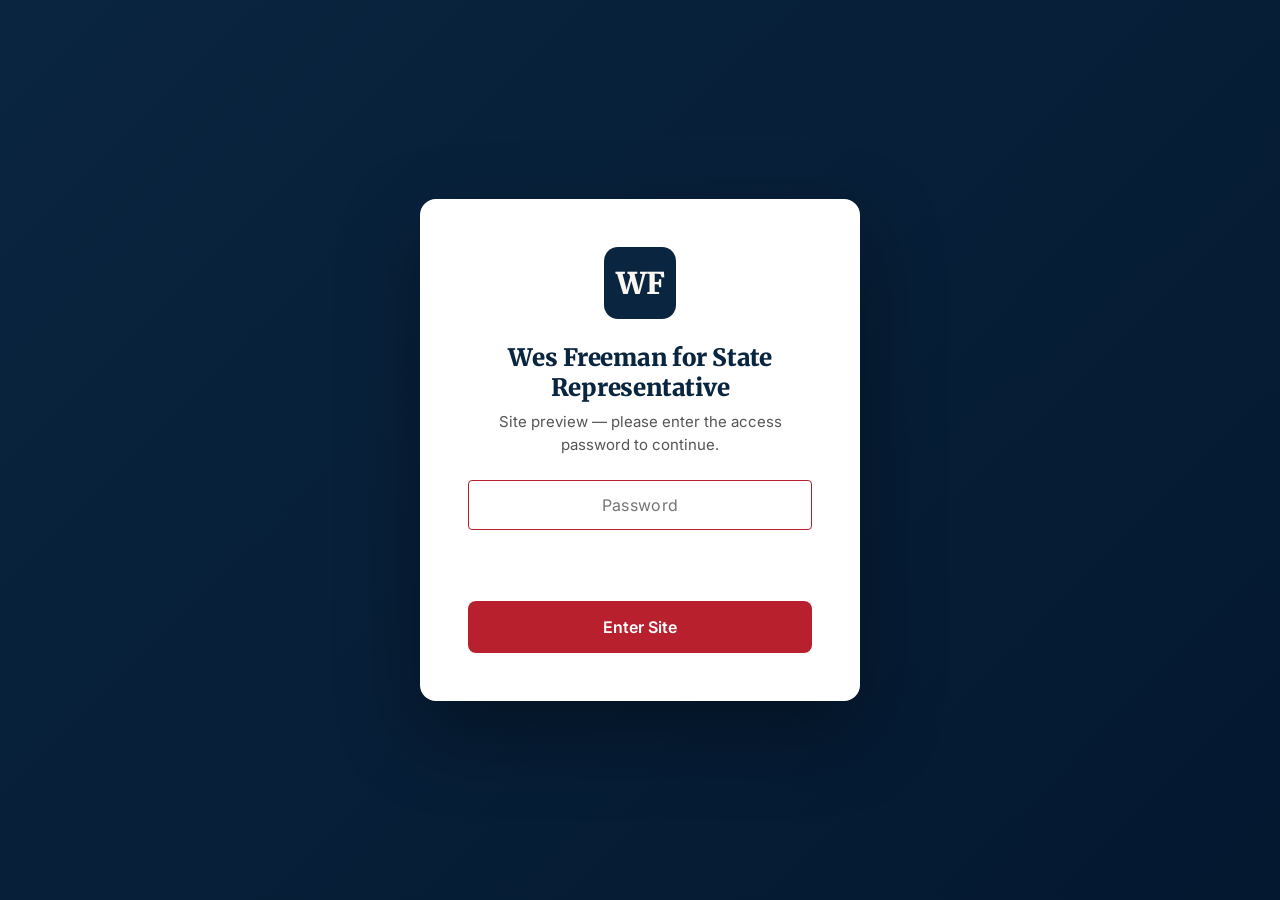
==== about.html @ 0e5ce92f "Add Donate flow to site (RaiseTheMoney integration) - Donate button in nav (all 4 pages) styled as r" ====
<!DOCTYPE html>
<html lang="en">
<head>
  <meta charset="UTF-8">
  <meta name="viewport" content="width=device-width, initial-scale=1">
  <title>About Wes Freeman — Arkansas State House, District 44</title>
  <meta name="description" content="Learn about Wes Freeman — River Valley small business owner, past president of the Arkansas REALTORS Association, and Republican candidate for Arkansas State House District 44.">
  <meta name="theme-color" content="#B8202E">

  <meta property="og:type" content="website">
  <meta property="og:title" content="About Wes Freeman — Arkansas State House, District 44">
  <meta property="og:description" content="Twenty years fighting for Arkansas values. Meet the Republican candidate for District 44.">
  <meta property="og:locale" content="en_US">
  <meta name="twitter:card" content="summary_large_image">

  <!-- Canonical / robots -->
  <link rel="canonical" href="https://wesfreemanforstaterep.com/about.html">
  <meta name="robots" content="noindex, nofollow"><!-- LOCK: remove this line to allow indexing on launch -->

  <!-- Open Graph (additional) -->
  <meta property="og:site_name" content="Wes Freeman for State Representative">
  <meta property="og:url" content="https://wesfreemanforstaterep.com/about.html">
  <meta property="og:image" content="https://wesfreemanforstaterep.com/og-image.png">
  <meta property="og:image:width" content="1200">
  <meta property="og:image:height" content="630">
  <meta property="og:image:alt" content="Wes Freeman for Arkansas State Representative, District 44">
  <meta name="twitter:image" content="https://wesfreemanforstaterep.com/og-image.png">

  <!-- Favicons / manifest -->
  <link rel="icon" type="image/svg+xml" href="data:image/svg+xml,%3Csvg xmlns='http://www.w3.org/2000/svg' viewBox='0 0 32 32'%3E%3Crect width='32' height='32' rx='6' fill='%230A2540'/%3E%3Ctext x='16' y='22' font-family='Georgia,serif' font-weight='900' font-size='17' fill='%23FAF7F2' text-anchor='middle'%3EWF%3C/text%3E%3C/svg%3E">
  <link rel="apple-touch-icon" sizes="180x180" href="/apple-touch-icon.png">
  <link rel="manifest" href="/site.webmanifest">

  <!-- Structured data: Person (about page is a profile of Wes) -->
  <script type="application/ld+json">
  {
    "@context": "https://schema.org",
    "@type": "Person",
    "name": "Wes Freeman",
    "url": "https://wesfreemanforstaterep.com/",
    "image": "https://wesfreemanforstaterep.com/headshot/portrait.png",
    "jobTitle": "Candidate, Arkansas State House District 44",
    "description": "Republican candidate for Arkansas State Representative, District 44. Past President of the Arkansas REALTORS Association (2025) and lifelong Arkansan committed to defending property rights, conservative values, and the people of the River Valley.",
    "address": {
      "@type": "PostalAddress",
      "addressRegion": "AR",
      "addressCountry": "US"
    },
    "affiliation": {
      "@type": "Organization",
      "name": "Republican Party of Arkansas"
    },
    "worksFor": {
      "@type": "Organization",
      "name": "Wes Freeman for State Representative"
    }
  }
  </script>

  <link rel="preconnect" href="https://fonts.googleapis.com">
  <link rel="preconnect" href="https://fonts.gstatic.com" crossorigin>
  <link rel="stylesheet" href="https://fonts.googleapis.com/css2?family=Merriweather:wght@700;900&family=Inter:wght@400;500;600;700&display=swap">
  <link rel="stylesheet" href="css/styles.css">
</head>
<body class="locked"><!-- LOCK: remove class="locked" to publish -->
  <a href="#main" class="skip-link">Skip to content</a>

  <header class="site-header">
    <nav aria-label="Primary">
      <a href="index.html" class="brand" aria-label="Wes Freeman for State Representative — Home">
        <img src="logos/WF%20Logo%20Cream.png" alt="Wes Freeman for State Representative">
      </a>
      <button class="nav-toggle" aria-label="Menu" aria-expanded="false" aria-controls="primary-nav">
        <span></span><span></span><span></span>
      </button>
      <ul class="nav-links" id="primary-nav">
        <li><a href="index.html">Home</a></li>
        <li><a href="about.html">About</a></li>
        <li><a href="issues.html">Issues</a></li>
        <li><a href="news.html">News</a></li>
        <li><a href="index.html#get-involved">Get Involved</a></li>
        <li><a href="index.html#contact">Contact</a></li>
        <li><a class="btn-donate-nav" href="https://politics.raisethemoney.com/en/wfreeman" target="_blank" rel="noopener">Donate</a></li>
      </ul>
    </nav>
  </header>

  <main id="main">

    <section class="page-hero">
      <div class="container">
        <p class="eyebrow">About</p>
        <h1>Meet Wes Freeman</h1>
        <p class="lede">Lifelong Arkansan. Small business owner. Proven conservative leader.</p>
      </div>
    </section>

    <section class="section section-alt">
      <div class="container">

        <!-- PLACEHOLDER: Replace the bio prose below with Wes's approved long-form bio.
             Suggested structure below uses verified public info — confirm each claim with Wes before publishing. -->

        <div class="bio-intro">
          <figure class="intro-photo">
            <img src="headshot/Secondary.JPG" alt="Wes Freeman with Joseph K. Wood, Chairman of the Republican Party of Arkansas" loading="lazy">
            <figcaption>
              <strong>Wes Freeman with Joseph K. Wood,</strong> Chairman of the Republican Party of Arkansas.
            </figcaption>
          </figure>

          <div class="intro-text">
            <h2>A Life Built in the River Valley</h2>
            <p>
              Wes Freeman has called Arkansas home for his entire life. Rooted in the River Valley, Wes has built his career and family life around the communities that make Pope and Van Buren counties the best place in Arkansas to raise a family, start a business, and grow old.
            </p>
            <p>
              <!-- PLACEHOLDER: add family details — spouse, kids, grandkids, faith community, church -->
              Wes and his family are active members of the River Valley community, with deep roots across Pope and Van Buren counties.
            </p>
          </div>
        </div>

        <div class="prose">
          <h2>A Record of Conservative Leadership</h2>
          <p>
            For nearly two decades, Wes has served on the board of the Arkansas REALTORS&reg; Association &mdash; a 100-year-old statewide organization representing more than 11,000 members. In 2025, he was elected its President.
          </p>
          <p>
            In that role, Wes has worked closely with state and federal legislators in Little Rock and Washington, DC, reviewing proposed legislation and helping determine which bills the Arkansas REALTORS&reg; Association would support or oppose. He has been at the table when the policies that protect the single most important investment most Arkansas families will ever make &mdash; their home &mdash; are decided.
          </p>
          <p>
            <!-- OPTIONAL: mention the 501 LIFE "Men of the Moment 2025" feature if Wes wants it cited -->
            That work has been recognized across the state, including being named one of 501 LIFE Magazine&rsquo;s &ldquo;Men of the Moment&rdquo; for 2025.
          </p>

          <h2>Why Wes Is Running</h2>
          <p>
            <!-- PLACEHOLDER: replace with Wes's own words on why he's running, ideally 2-3 sentences. -->
            Wes is running for Arkansas State House because he believes the people of District 44 deserve a representative with the experience, conviction, and conservative values to get to work from day one. After two decades of fighting for Arkansas families from the outside, he is ready to take that fight inside the State Capitol.
          </p>

          <blockquote class="pullquote">
            &ldquo;My job title is &lsquo;state representative&rsquo; &mdash; which means I represent my district and my state. It&rsquo;s not about what Wes wants; it&rsquo;s about what my constituents want. My vote affects the whole state, not just District 44 &mdash; even if you can&rsquo;t vote for me, my vote will affect you. It&rsquo;s less about Me, and more about We.&rdquo;
            <cite>Wes Freeman</cite>
          </blockquote>

          <h2>What Wes Believes</h2>
          <p>
            Wes is a proud conservative Republican who will fight every day for the values that built Arkansas: limited government, strong families, faith, freedom, and opportunity.
          </p>
          <ul>
            <!-- PLACEHOLDER: confirm top issues and wording with Wes -->
            <li>Protecting private property rights &mdash; the foundation of Arkansas&rsquo;s way of life.</li>
            <li>Responsible, phased tax relief paired with disciplined spending &mdash; protecting the services Arkansas families count on.</li>
            <li>Defending the sanctity of life and the Second Amendment without compromise.</li>
            <li>Strengthening schools through parental choice and local control.</li>
            <li>Standing up for rural Arkansas &mdash; our farmers, our small towns, and our River Valley way of life.</li>
          </ul>
          <p>
            <a href="issues.html" class="btn btn-secondary" style="margin-top: 1rem;">See where Wes stands on the issues</a>
          </p>

          <h2>Join the Team</h2>
          <p>
            Wes is counting on neighbors, friends, and leaders across District 44 to help send him to Little Rock. If you believe in proven conservative leadership, <a href="index.html#get-involved">sign up to help today</a>.
          </p>
        </div>
      </div>
    </section>

  </main>

  <footer class="site-footer" id="contact">
    <div class="container">
      <div>
        <p class="footer-brand">Wes Freeman for State Representative</p>
        <p class="footer-tagline">Republican for Arkansas State House, District 44. Proven leadership. Real experience.</p>
      </div>

      <div>
        <h4>Explore</h4>
        <ul>
          <li><a href="about.html">About Wes</a></li>
          <li><a href="issues.html">Issues</a></li>
          <li><a href="news.html">News &amp; Press</a></li>
          <li><a href="index.html#get-involved">Get Involved</a></li>
          <li><a href="https://politics.raisethemoney.com/en/wfreeman" target="_blank" rel="noopener">Donate</a></li>
        </ul>
      </div>

      <div>
        <h4>Contact</h4>
        <ul>
          <li><a href="mailto:info@wesfreemanforstaterep.com">info@wesfreemanforstaterep.com</a></li>
          <li><span>Arkansas River Valley</span></li>
        </ul>
      </div>
    </div>

    <div class="container footer-bottom">
      <p class="disclaimer">Paid for by Wes Freeman for State Representative.</p>
      <p class="mb-0">&copy; 2026 Wes Freeman for State Representative. All rights reserved.</p>
    </div>
  </footer>

  <script src="js/main.js"></script>
</body>
</html>
---- css/styles.css ----
/* ==========================================================================
   Wes Freeman for Arkansas — styles
   Design: navy/red/cream GOP palette, Merriweather + Inter type pair
   ========================================================================== */

/* Tokens --------------------------------------------------------------- */
:root {
  --color-red: #B8202E;
  --color-red-dark: #8B1821;
  --color-red-soft: #E85567;
  --color-navy: #0A2540;
  --color-navy-dark: #041830;
  --color-navy-soft: #1F3A5F;
  --color-cream: #FAF7F2;
  --color-cream-dark: #F0EBE0;
  --color-paper: #FFFFFF;
  --color-ink: #1A1A1A;
  --color-ink-soft: #555;
  --color-rule: #E5E1D8;
  --color-focus: #3B82F6;

  --font-serif: 'Merriweather', Georgia, 'Times New Roman', serif;
  --font-sans: 'Inter', -apple-system, BlinkMacSystemFont, 'Segoe UI', Helvetica, Arial, sans-serif;

  --radius-sm: 4px;
  --radius-md: 8px;
  --radius-lg: 16px;

  --shadow-sm: 0 1px 3px rgba(10, 37, 64, 0.08);
  --shadow-md: 0 4px 12px rgba(10, 37, 64, 0.12);
  --shadow-lg: 0 12px 32px rgba(10, 37, 64, 0.15);

  --container-max: 1200px;
  --content-max: 65ch;

  --nav-height: 108px;
}

/* Reset & base --------------------------------------------------------- */
*, *::before, *::after { box-sizing: border-box; }

html {
  scroll-behavior: smooth;
  scroll-padding-top: var(--nav-height);
  -webkit-text-size-adjust: 100%;
}

body {
  margin: 0;
  font-family: var(--font-sans);
  font-size: 1rem;
  line-height: 1.6;
  color: var(--color-ink);
  background: var(--color-cream);
  -webkit-font-smoothing: antialiased;
  -moz-osx-font-smoothing: grayscale;
}

img, picture, svg { max-width: 100%; display: block; }

h1, h2, h3, h4 {
  font-family: var(--font-serif);
  font-weight: 900;
  line-height: 1.15;
  color: var(--color-navy);
  margin: 0 0 0.5em;
  letter-spacing: -0.01em;
}

h1 { font-size: clamp(2.25rem, 5.5vw, 3.75rem); }
h2 { font-size: clamp(1.75rem, 4vw, 2.75rem); }
h3 { font-size: clamp(1.25rem, 2.5vw, 1.5rem); }

p { margin: 0 0 1em; }
p:last-child { margin-bottom: 0; }

a {
  color: var(--color-red);
  text-decoration: underline;
  text-underline-offset: 3px;
  text-decoration-thickness: 1px;
  transition: color 120ms ease;
}
a:hover { color: var(--color-red-dark); }
a:focus-visible {
  outline: 2px solid var(--color-focus);
  outline-offset: 3px;
  border-radius: 2px;
}

:focus-visible { outline: 2px solid var(--color-focus); outline-offset: 3px; }

/* Skip link (a11y) ---------------------------------------------------- */
.skip-link {
  position: absolute;
  left: -9999px;
  top: 0;
  background: var(--color-navy);
  color: var(--color-paper);
  padding: 0.75rem 1rem;
  z-index: 100;
}
.skip-link:focus {
  left: 1rem;
  top: 1rem;
}

/* Layout helpers ------------------------------------------------------ */
.container {
  max-width: var(--container-max);
  margin: 0 auto;
  padding: 0 clamp(1rem, 4vw, 2rem);
}

.section {
  padding: clamp(3rem, 8vw, 6rem) 0;
}

.section-alt { background: var(--color-paper); }
.section-navy { background: var(--color-navy); color: var(--color-cream); }
.section-navy h1, .section-navy h2, .section-navy h3 { color: var(--color-paper); }

.eyebrow {
  display: inline-block;
  font-family: var(--font-sans);
  font-size: 0.8125rem;
  font-weight: 700;
  text-transform: uppercase;
  letter-spacing: 0.12em;
  color: var(--color-red);
  margin: 0 0 1rem;
}

.lede {
  font-size: clamp(1.0625rem, 1.75vw, 1.25rem);
  color: var(--color-ink-soft);
  max-width: var(--content-max);
}

/* Buttons ------------------------------------------------------------- */
.btn {
  display: inline-flex;
  align-items: center;
  justify-content: center;
  gap: 0.5em;
  padding: 0.875rem 1.75rem;
  font-family: var(--font-sans);
  font-weight: 600;
  font-size: 1rem;
  text-decoration: none;
  border: 2px solid transparent;
  border-radius: var(--radius-md);
  cursor: pointer;
  transition: transform 120ms ease, box-shadow 120ms ease, background 120ms ease;
  white-space: nowrap;
}

.btn:hover { transform: translateY(-1px); }
.btn:active { transform: translateY(0); }

.btn-primary {
  background: var(--color-red);
  color: var(--color-paper);
}
.btn-primary:hover {
  background: var(--color-red-dark);
  color: var(--color-paper);
  box-shadow: var(--shadow-md);
}

.btn-secondary {
  background: transparent;
  color: var(--color-navy);
  border-color: var(--color-navy);
}
.btn-secondary:hover {
  background: var(--color-navy);
  color: var(--color-paper);
}

.section-navy .btn-secondary {
  color: var(--color-paper);
  border-color: var(--color-paper);
}
.section-navy .btn-secondary:hover {
  background: var(--color-paper);
  color: var(--color-navy);
}

/* Header / nav -------------------------------------------------------- */
.site-header {
  position: sticky;
  top: 0;
  z-index: 50;
  background: rgba(250, 247, 242, 0.95);
  backdrop-filter: saturate(180%) blur(8px);
  -webkit-backdrop-filter: saturate(180%) blur(8px);
  border-bottom: 1px solid var(--color-rule);
}

.site-header nav {
  max-width: var(--container-max);
  margin: 0 auto;
  padding: 0 clamp(1rem, 4vw, 2rem);
  display: flex;
  align-items: center;
  justify-content: space-between;
  height: var(--nav-height);
}

.brand {
  display: flex;
  align-items: center;
  text-decoration: none;
  line-height: 1;
  flex-shrink: 1;
  min-width: 0;
  transition: opacity 120ms ease;
  padding: 6px 0;
}
.brand img {
  display: block;
  height: auto;
  width: auto;
  max-height: 88px;
  max-width: 420px;
  object-fit: contain;
  image-rendering: auto;
}
.brand:hover { opacity: 0.82; }
@media (max-width: 600px) {
  .brand img { max-height: 64px; max-width: 290px; }
}
@media (max-width: 400px) {
  .brand img { max-height: 50px; max-width: 210px; }
}

.nav-links {
  display: none;
  list-style: none;
  gap: 2rem;
  margin: 0;
  padding: 0;
}

.nav-links a {
  color: var(--color-navy);
  font-weight: 500;
  text-decoration: none;
  padding: 0.5rem 0;
  position: relative;
}
.nav-links a:hover { color: var(--color-red); }
.nav-links a.active::after {
  content: "";
  position: absolute;
  left: 0;
  right: 0;
  bottom: -2px;
  height: 2px;
  background: var(--color-red);
}

/* Donate button in nav (desktop) */
@media (min-width: 768px) {
  .nav-links a.btn-donate-nav {
    background: var(--color-red);
    color: var(--color-paper);
    padding: 0.55rem 1.1rem;
    border-radius: var(--radius-sm);
    font-weight: 700;
    transition: background 120ms ease, transform 120ms ease, box-shadow 120ms ease;
  }
  .nav-links a.btn-donate-nav:hover {
    background: var(--color-red-dark);
    color: var(--color-paper);
    transform: translateY(-1px);
    box-shadow: var(--shadow-sm);
  }
  .nav-links a.btn-donate-nav.active::after { display: none; }
}
/* Donate button in nav (mobile drawer) */
@media (max-width: 767px) {
  .nav-links a.btn-donate-nav {
    background: var(--color-red);
    color: var(--color-paper);
    margin: 0.75rem clamp(1rem, 4vw, 2rem);
    padding: 0.875rem 1rem !important;
    text-align: center;
    border-radius: var(--radius-md);
    font-weight: 700;
  }
  .nav-links a.btn-donate-nav:hover { background: var(--color-red-dark); color: var(--color-paper); }
}

.nav-toggle {
  display: flex;
  flex-direction: column;
  justify-content: space-between;
  width: 28px;
  height: 20px;
  background: none;
  border: none;
  cursor: pointer;
  padding: 0;
}
.nav-toggle span {
  display: block;
  height: 2px;
  background: var(--color-navy);
  transition: transform 200ms ease, opacity 200ms ease;
  transform-origin: center;
}
.nav-toggle[aria-expanded="true"] span:nth-child(1) { transform: translateY(9px) rotate(45deg); }
.nav-toggle[aria-expanded="true"] span:nth-child(2) { opacity: 0; }
.nav-toggle[aria-expanded="true"] span:nth-child(3) { transform: translateY(-9px) rotate(-45deg); }

@media (min-width: 768px) {
  .nav-toggle { display: none; }
  .nav-links { display: flex; }
}

/* Mobile nav drawer --------------------------------------------------- */
@media (max-width: 767px) {
  .nav-links {
    position: absolute;
    top: var(--nav-height);
    left: 0;
    right: 0;
    background: var(--color-cream);
    border-bottom: 1px solid var(--color-rule);
    flex-direction: column;
    padding: 1rem 0;
    gap: 0;
    box-shadow: var(--shadow-md);
  }
  .nav-links li { border-top: 1px solid var(--color-rule); }
  .nav-links li:first-child { border-top: none; }
  .nav-links a {
    display: block;
    padding: 1rem clamp(1rem, 4vw, 2rem);
  }
  .nav-links:not(.open) { display: none; }
  .nav-links.open { display: flex; }
}

/* Hero ---------------------------------------------------------------- */
.hero {
  padding: clamp(2.5rem, 6vw, 4.5rem) 0 clamp(3rem, 7vw, 5rem);
  background:
    linear-gradient(180deg, var(--color-cream) 0%, var(--color-cream-dark) 100%);
  position: relative;
  overflow: hidden;
}

.hero::before {
  content: "";
  position: absolute;
  inset: 0;
  background:
    radial-gradient(circle at 85% 20%, rgba(184, 32, 46, 0.08) 0%, transparent 50%),
    radial-gradient(circle at 10% 80%, rgba(10, 37, 64, 0.06) 0%, transparent 50%);
  pointer-events: none;
}

.hero-grid {
  position: relative;
  display: grid;
  gap: clamp(2rem, 5vw, 4rem);
  grid-template-columns: 1fr;
  align-items: center;
}

@media (min-width: 900px) {
  .hero-grid {
    grid-template-columns: 1.2fr 1fr;
  }
}

.hero-copy h1 {
  margin-top: 0.5rem;
}

.hero-sub {
  font-size: clamp(1.125rem, 2vw, 1.375rem);
  color: var(--color-ink-soft);
  max-width: 32ch;
}

.primary-date {
  display: inline-flex;
  flex-direction: column;
  background: var(--color-paper);
  border-left: 4px solid var(--color-red);
  padding: 1rem 1.25rem;
  margin: 1.75rem 0;
  border-radius: 0 var(--radius-md) var(--radius-md) 0;
  box-shadow: var(--shadow-sm);
}
.primary-date strong {
  font-family: var(--font-serif);
  font-weight: 700;
  font-size: 1.0625rem;
  color: var(--color-navy);
  letter-spacing: -0.005em;
}
.primary-date span {
  color: var(--color-ink-soft);
  font-size: 0.9375rem;
  margin-top: 0.25rem;
}

.hero-ctas {
  display: flex;
  gap: 0.75rem;
  flex-wrap: wrap;
  margin-top: 1rem;
}

/* Hero photo / placeholder ------------------------------------------- */
.hero-photo {
  margin: 0;
  aspect-ratio: 4 / 5;
  border-radius: var(--radius-lg);
  overflow: hidden;
  box-shadow: var(--shadow-lg);
  background:
    linear-gradient(135deg, var(--color-navy) 0%, var(--color-navy-soft) 100%);
  position: relative;
}
.hero-photo img {
  width: 100%;
  height: 100%;
  object-fit: cover;
  object-position: center top;
}
.hero-photo img.missing { display: none; }

/* Why Wes section ----------------------------------------------------- */
.why-wes {
  background: var(--color-navy);
  color: var(--color-cream);
}
.why-wes h2 {
  color: var(--color-paper);
}
.why-wes .lede {
  color: rgba(250, 247, 242, 0.85);
  font-size: clamp(1.125rem, 2vw, 1.375rem);
  line-height: 1.55;
}
.why-wes .credentials {
  display: grid;
  gap: 1.5rem;
  grid-template-columns: 1fr;
  margin-top: 3rem;
}
@media (min-width: 700px) {
  .why-wes .credentials { grid-template-columns: repeat(3, 1fr); }
}
.credential {
  background: var(--color-navy-soft);
  padding: 1.5rem;
  border-radius: var(--radius-md);
  border-top: 3px solid var(--color-red);
}
.credential h3 {
  color: var(--color-paper);
  margin-bottom: 0.5rem;
  font-size: 1.125rem;
}
.credential p {
  color: rgba(250, 247, 242, 0.8);
  font-size: 0.9375rem;
  margin: 0;
}

/* Meet Wes section ---------------------------------------------------- */
.meet-wes .meet-grid {
  display: grid;
  gap: clamp(2rem, 5vw, 4rem);
  grid-template-columns: 1fr;
  align-items: center;
}
@media (min-width: 900px) {
  .meet-wes .meet-grid {
    grid-template-columns: 1fr 1.3fr;
  }
}
.meet-photo {
  margin: 0;
  aspect-ratio: 1 / 1;
  border-radius: var(--radius-lg);
  overflow: hidden;
  box-shadow: var(--shadow-md);
  background: linear-gradient(135deg, var(--color-red) 0%, var(--color-red-dark) 100%);
  position: relative;
}
.meet-photo img { width: 100%; height: 100%; object-fit: cover; }
.meet-photo img.missing { display: none; }

/* Issues section ------------------------------------------------------ */
.issues-grid {
  display: grid;
  gap: 1.25rem;
  grid-template-columns: 1fr;
  margin-top: 2.5rem;
}
@media (min-width: 600px) {
  .issues-grid { grid-template-columns: repeat(2, 1fr); }
}
@media (min-width: 900px) {
  .issues-grid { grid-template-columns: repeat(3, 1fr); }
}

.issue-card {
  background: var(--color-paper);
  padding: 1.75rem;
  border-radius: var(--radius-md);
  border-top: 4px solid var(--color-red);
  box-shadow: var(--shadow-sm);
  transition: transform 180ms ease, box-shadow 180ms ease;
  display: flex;
  flex-direction: column;
  text-decoration: none;
  color: inherit;
}
.issue-card:hover {
  transform: translateY(-4px);
  box-shadow: var(--shadow-md);
  color: inherit;
}
.issue-card h3 {
  color: var(--color-navy);
  font-size: 1.25rem;
  margin-bottom: 0.75rem;
}
.issue-card p {
  color: var(--color-ink-soft);
  font-size: 0.9375rem;
  margin-bottom: 1rem;
  flex-grow: 1;
}
.issue-card .read-more {
  color: var(--color-red);
  font-weight: 600;
  font-size: 0.9375rem;
  text-decoration: none;
}
.issue-card:hover .read-more { text-decoration: underline; }

/* Get Involved section ----------------------------------------------- */
.get-involved {
  background: var(--color-cream-dark);
}
/* Donate callout (in Get Involved section) */
.donate-callout {
  max-width: 560px;
  margin: 2.5rem auto 0;
  padding: clamp(1.5rem, 3vw, 2rem);
  background: var(--color-paper);
  border-radius: var(--radius-lg);
  border-top: 4px solid var(--color-red);
  box-shadow: var(--shadow-md);
  text-align: center;
}
.donate-callout h3 {
  margin: 0 0 0.5rem;
  font-size: 1.375rem;
}
.donate-callout p {
  color: var(--color-ink-soft);
  margin: 0 0 1.25rem;
  font-size: 1rem;
}
.donate-callout .legal {
  font-size: 0.8125rem;
  color: var(--color-ink-soft);
  margin-top: 1rem;
  margin-bottom: 0;
  font-style: italic;
}

.section-divider {
  display: flex;
  align-items: center;
  gap: 1rem;
  max-width: 560px;
  margin: 2rem auto 0;
  color: var(--color-ink-soft);
  font-size: 0.875rem;
  font-weight: 600;
  text-transform: uppercase;
  letter-spacing: 0.1em;
}
.section-divider::before,
.section-divider::after {
  content: "";
  flex: 1;
  height: 1px;
  background: var(--color-rule);
}

.volunteer-form {
  max-width: 560px;
  margin: 1.5rem auto 0;
  background: var(--color-paper);
  padding: clamp(1.75rem, 4vw, 2.5rem);
  border-radius: var(--radius-lg);
  box-shadow: var(--shadow-md);
}
.volunteer-form h3 {
  margin-top: 0;
  text-align: center;
}
.volunteer-form .note {
  text-align: center;
  color: var(--color-ink-soft);
  font-size: 0.9375rem;
  margin-bottom: 1.5rem;
}

.form-field {
  margin-bottom: 1.25rem;
}
.form-field label {
  display: block;
  font-weight: 500;
  margin-bottom: 0.375rem;
  color: var(--color-navy);
  font-size: 0.9375rem;
}
.form-field input[type="text"],
.form-field input[type="email"],
.form-field input[type="tel"] {
  width: 100%;
  padding: 0.75rem 0.875rem;
  border: 1.5px solid var(--color-rule);
  border-radius: var(--radius-sm);
  background: var(--color-paper);
  font-family: var(--font-sans);
  font-size: 1rem;
  color: var(--color-ink);
  transition: border-color 120ms ease;
}
.form-field input:focus {
  border-color: var(--color-navy);
  outline: none;
}
.checkbox-grid {
  display: grid;
  gap: 0.5rem;
  grid-template-columns: 1fr;
  margin: 0.75rem 0 0;
}
@media (min-width: 500px) { .checkbox-grid { grid-template-columns: 1fr 1fr; } }

.checkbox-grid label {
  display: flex;
  align-items: center;
  gap: 0.625rem;
  font-weight: 400;
  color: var(--color-ink);
  cursor: pointer;
}
.volunteer-form button[type="submit"] {
  width: 100%;
  margin-top: 0.5rem;
}

/* News / Press list --------------------------------------------------- */
.news-list {
  display: flex;
  flex-direction: column;
  gap: 1rem;
  max-width: 800px;
  margin: clamp(1.5rem, 4vw, 3rem) auto 0;
}
.news-item {
  background: var(--color-paper);
  padding: clamp(1.25rem, 3vw, 1.75rem);
  border-radius: var(--radius-md);
  border-left: 4px solid var(--color-red);
  box-shadow: var(--shadow-sm);
  transition: transform 150ms ease, box-shadow 150ms ease;
  text-decoration: none;
  color: inherit;
  display: block;
}
.news-item:hover {
  transform: translateY(-2px);
  box-shadow: var(--shadow-md);
  color: inherit;
}
.news-meta {
  display: flex;
  gap: 1rem;
  align-items: center;
  flex-wrap: wrap;
  font-size: 0.8125rem;
  text-transform: uppercase;
  letter-spacing: 0.08em;
  font-weight: 700;
  margin-bottom: 0.5rem;
}
.news-source { color: var(--color-red); }
.news-date { color: var(--color-ink-soft); }
.news-item h3 {
  font-size: 1.1875rem;
  margin: 0 0 0.5rem;
  color: var(--color-navy);
}
.news-item p {
  margin: 0;
  color: var(--color-ink-soft);
  font-size: 0.9375rem;
  line-height: 1.55;
}
.news-item .read-link {
  display: inline-block;
  margin-top: 0.75rem;
  font-weight: 600;
  color: var(--color-red);
  font-size: 0.9375rem;
}

/* Footer -------------------------------------------------------------- */
.site-footer {
  background: var(--color-navy-dark);
  color: var(--color-cream);
  padding: 3rem 0 2rem;
}
.site-footer .container {
  display: grid;
  gap: 2rem;
  grid-template-columns: 1fr;
}
@media (min-width: 700px) {
  .site-footer .container { grid-template-columns: 1.5fr 1fr 1fr; }
}

.site-footer h4 {
  font-family: var(--font-sans);
  text-transform: uppercase;
  letter-spacing: 0.08em;
  font-size: 0.8125rem;
  font-weight: 700;
  color: rgba(250, 247, 242, 0.5);
  margin: 0 0 1rem;
}
.site-footer a {
  color: var(--color-cream);
  text-decoration: none;
}
.site-footer a:hover { color: var(--color-red-soft); }

.site-footer ul { list-style: none; padding: 0; margin: 0; }
.site-footer ul li { margin-bottom: 0.5rem; }

.footer-brand {
  font-family: var(--font-serif);
  font-weight: 900;
  font-size: 1.375rem;
  color: var(--color-paper);
  margin: 0 0 0.5rem;
}
.footer-tagline {
  color: rgba(250, 247, 242, 0.7);
  font-size: 0.9375rem;
  margin-bottom: 1rem;
  max-width: 40ch;
}
.social-links {
  display: flex;
  gap: 0.75rem;
  margin-top: 0.5rem;
}
.social-links a {
  display: inline-flex;
  width: 36px;
  height: 36px;
  align-items: center;
  justify-content: center;
  background: rgba(250, 247, 242, 0.08);
  border-radius: 50%;
  transition: background 120ms ease;
}
.social-links a:hover { background: var(--color-red); }
.social-links svg { width: 18px; height: 18px; fill: currentColor; }

.footer-bottom {
  border-top: 1px solid rgba(250, 247, 242, 0.12);
  margin-top: 2.5rem;
  padding-top: 1.5rem;
  text-align: center;
  color: rgba(250, 247, 242, 0.6);
  font-size: 0.8125rem;
}
.disclaimer {
  font-weight: 500;
  margin-bottom: 0.5rem;
  color: rgba(250, 247, 242, 0.85);
}

/* Page hero (for about / issues subpages) ---------------------------- */
.page-hero {
  padding: clamp(3rem, 7vw, 5rem) 0 clamp(2rem, 4vw, 3rem);
  background: linear-gradient(180deg, var(--color-cream) 0%, var(--color-cream-dark) 100%);
  text-align: center;
}
.page-hero h1 { margin-bottom: 0.5rem; }
.page-hero .lede { margin: 0 auto; }

/* Bio intro — photo + opening paragraphs side-by-side ---------------- */
.bio-intro {
  display: grid;
  gap: clamp(1.5rem, 4vw, 3rem);
  grid-template-columns: 1fr;
  align-items: start;
  max-width: 1000px;
  margin: 0 auto clamp(2.5rem, 5vw, 3.5rem);
}
@media (min-width: 800px) {
  .bio-intro { grid-template-columns: 340px 1fr; }
}
.intro-photo { margin: 0; }
.intro-photo img {
  width: 100%;
  height: auto;
  border-radius: var(--radius-lg);
  box-shadow: var(--shadow-lg);
  display: block;
}
.intro-photo figcaption {
  margin-top: 0.75rem;
  font-size: 0.875rem;
  color: var(--color-ink-soft);
  font-style: italic;
  line-height: 1.5;
}
.intro-photo figcaption strong {
  font-style: normal;
  font-weight: 600;
  color: var(--color-navy);
}
.intro-text h2 { margin-top: 0; }
.intro-text p {
  font-size: 1.0625rem;
  line-height: 1.7;
}

/* Long-form content (about, issues) ---------------------------------- */
.prose {
  max-width: var(--content-max);
  margin: 0 auto;
}
.prose p { font-size: 1.0625rem; line-height: 1.7; }
.prose h2 { margin-top: 2.5em; }
.prose h3 { margin-top: 2em; }
.prose ul { padding-left: 1.25em; }
.prose li { margin-bottom: 0.5em; }

/* Footnotes (used on Issues page) ------------------------------------ */
.footnote-ref {
  font-size: 0.72em;
  vertical-align: super;
  line-height: 0;
  text-decoration: none;
  color: var(--color-red);
  font-weight: 700;
  padding: 0 0.15em;
}
.footnote-ref:hover { text-decoration: underline; }

.footnotes {
  margin-top: clamp(2.5rem, 5vw, 4rem);
  padding-top: 2rem;
  border-top: 1px solid var(--color-rule);
  font-size: 0.9375rem;
  color: var(--color-ink-soft);
  max-width: var(--content-max);
}
.footnotes h2, .footnotes h3 {
  font-family: var(--font-sans);
  font-size: 0.8125rem;
  font-weight: 700;
  text-transform: uppercase;
  letter-spacing: 0.1em;
  color: var(--color-ink-soft);
  margin: 0 0 1.25rem;
}
.footnotes ol {
  padding-left: 1.25em;
  margin: 0;
}
.footnotes li {
  margin-bottom: 0.875rem;
  line-height: 1.55;
}
.footnotes li:target {
  background: rgba(184, 32, 46, 0.06);
  padding: 0.5rem;
  border-left: 3px solid var(--color-red);
  margin-left: -0.5rem;
}
.footnotes a {
  color: var(--color-red);
  text-underline-offset: 2px;
}
.footnotes a.back-ref {
  text-decoration: none;
  margin-left: 0.4em;
  font-weight: 700;
}

/* Pullquote (used in prose) ------------------------------------------ */
.pullquote {
  margin: clamp(2rem, 4vw, 3rem) 0;
  padding: 0.25em 0 0.25em clamp(1rem, 2.5vw, 1.75rem);
  border-left: 4px solid var(--color-red);
  font-family: var(--font-serif);
  font-weight: 700;
  font-style: italic;
  font-size: clamp(1.1875rem, 2.5vw, 1.5rem);
  line-height: 1.4;
  color: var(--color-navy);
  letter-spacing: -0.005em;
}
.pullquote cite {
  display: block;
  margin-top: 0.875em;
  font-size: 0.9375rem;
  font-style: normal;
  font-weight: 600;
  color: var(--color-red);
  font-family: var(--font-sans);
  text-transform: uppercase;
  letter-spacing: 0.08em;
}
.pullquote cite::before { content: "— "; }

/* Utilities ----------------------------------------------------------- */
.text-center { text-align: center; }
.mb-0 { margin-bottom: 0 !important; }
.mt-0 { margin-top: 0 !important; }
.sr-only {
  position: absolute;
  width: 1px;
  height: 1px;
  padding: 0;
  margin: -1px;
  overflow: hidden;
  clip: rect(0,0,0,0);
  white-space: nowrap;
  border: 0;
}

/* Site gate (preview password protection) ----------------------------- */
/* To launch publicly: remove class="locked" from each <body> tag.       */
body.locked {
  background: linear-gradient(135deg, var(--color-navy) 0%, var(--color-navy-dark) 100%);
}
body.locked > *:not(#site-gate) {
  display: none !important;
}
#site-gate {
  position: fixed;
  inset: 0;
  display: flex;
  align-items: center;
  justify-content: center;
  z-index: 9999;
  padding: clamp(1rem, 4vw, 2rem);
  background: linear-gradient(135deg, var(--color-navy) 0%, var(--color-navy-dark) 100%);
}
.gate-card {
  background: var(--color-paper);
  border-radius: var(--radius-lg);
  padding: clamp(2rem, 5vw, 3rem);
  max-width: 440px;
  width: 100%;
  text-align: center;
  box-shadow: 0 30px 80px rgba(0, 0, 0, 0.35);
}
.gate-logo {
  width: 72px;
  height: 72px;
  border-radius: 14px;
  background: var(--color-navy);
  color: var(--color-cream);
  display: flex;
  align-items: center;
  justify-content: center;
  margin: 0 auto 1.5rem;
  font-family: var(--font-serif);
  font-weight: 900;
  font-size: 1.875rem;
  letter-spacing: -0.02em;
}
.gate-card h1 {
  font-family: var(--font-serif);
  font-size: clamp(1.25rem, 2.5vw, 1.5rem);
  color: var(--color-navy);
  margin: 0 0 0.5rem;
  line-height: 1.25;
}
.gate-card p {
  color: var(--color-ink-soft);
  font-size: 0.9375rem;
  margin: 0 0 1.5rem;
  line-height: 1.5;
}
.gate-form {
  display: flex;
  flex-direction: column;
  gap: 0.875rem;
}
.gate-form input[type="password"] {
  padding: 0.875rem 1rem;
  border: 1.5px solid var(--color-rule);
  border-radius: var(--radius-sm);
  font-family: var(--font-sans);
  font-size: 1rem;
  color: var(--color-ink);
  text-align: center;
  letter-spacing: 0.02em;
  background: var(--color-paper);
  transition: border-color 120ms ease;
}
.gate-form input[type="password"]:focus {
  border-color: var(--color-red);
  outline: none;
}
.gate-error {
  min-height: 1.25em;
  color: var(--color-red);
  font-size: 0.875rem;
  font-weight: 500;
  margin: 0;
}
.gate-form button {
  width: 100%;
}

/* Reduced motion ------------------------------------------------------ */
@media (prefers-reduced-motion: reduce) {
  *, *::before, *::after {
    animation-duration: 0.01ms !important;
    transition-duration: 0.01ms !important;
  }
  html { scroll-behavior: auto; }
}
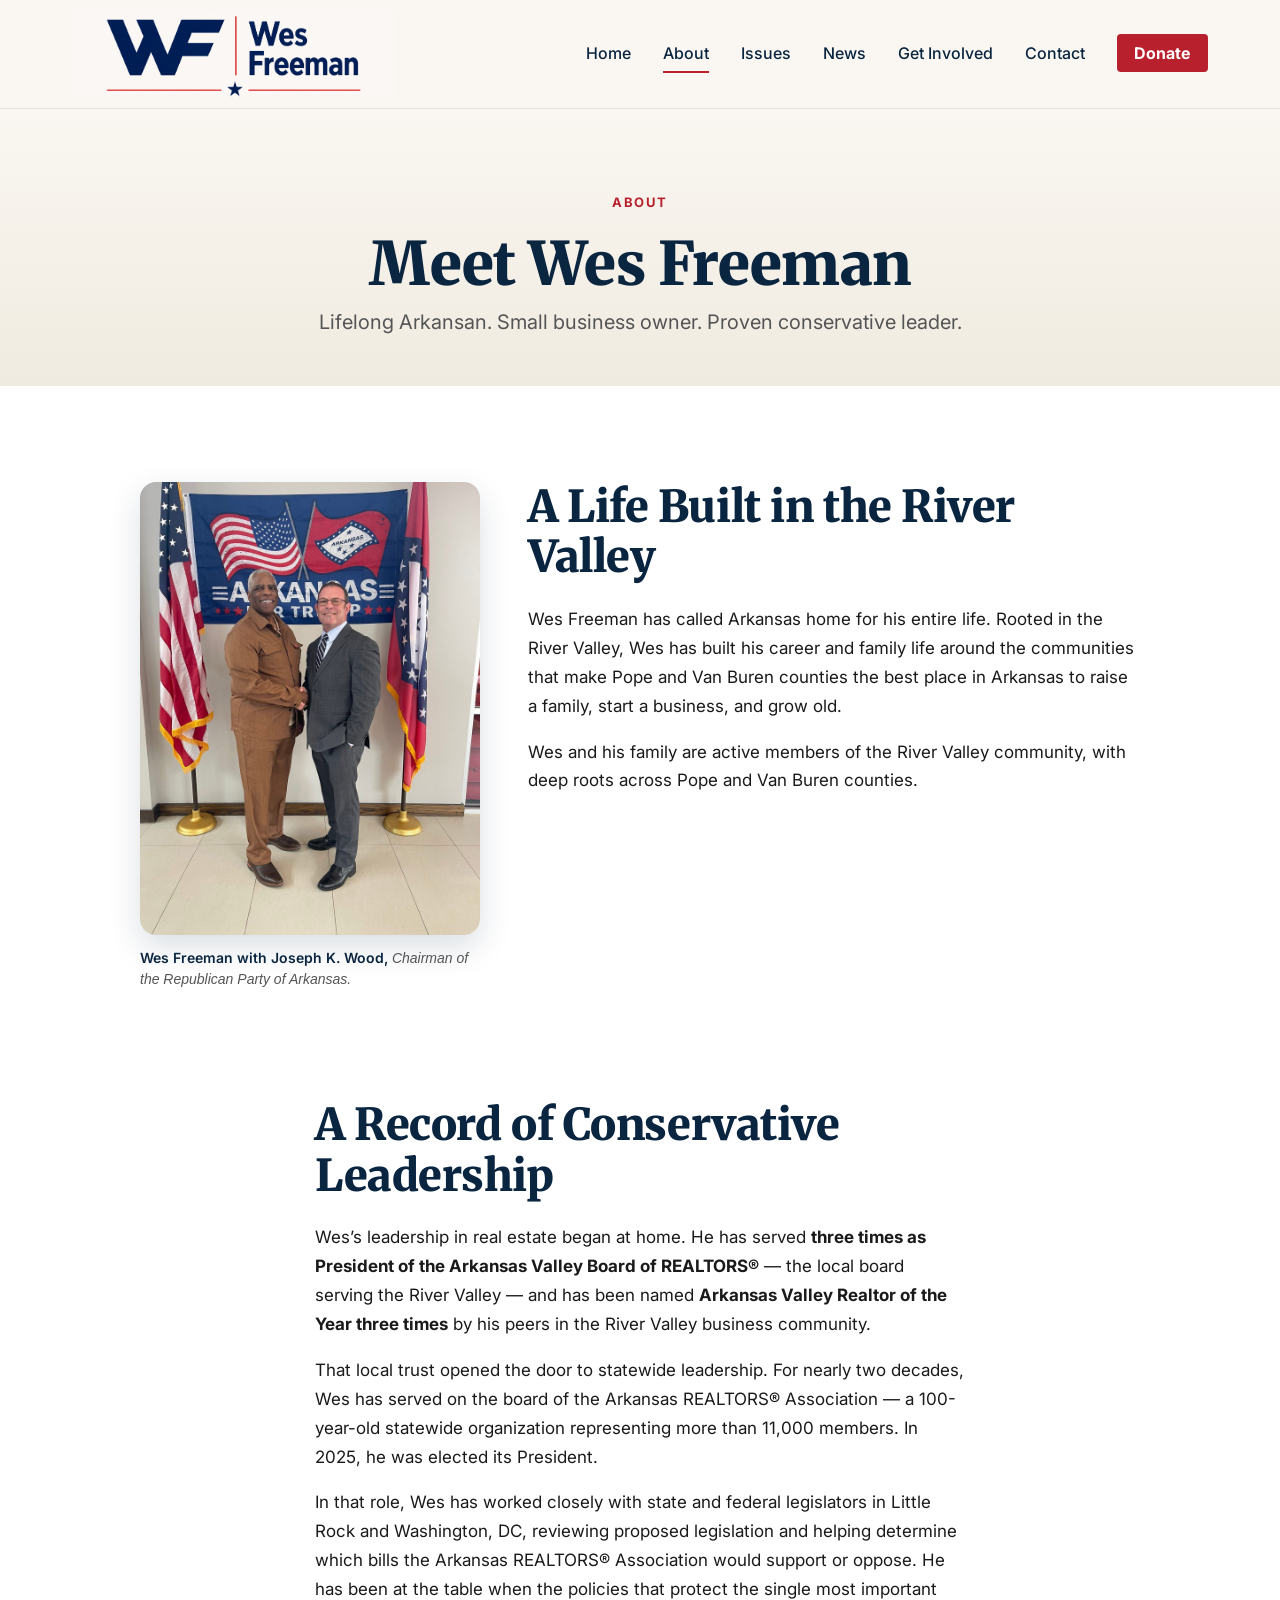
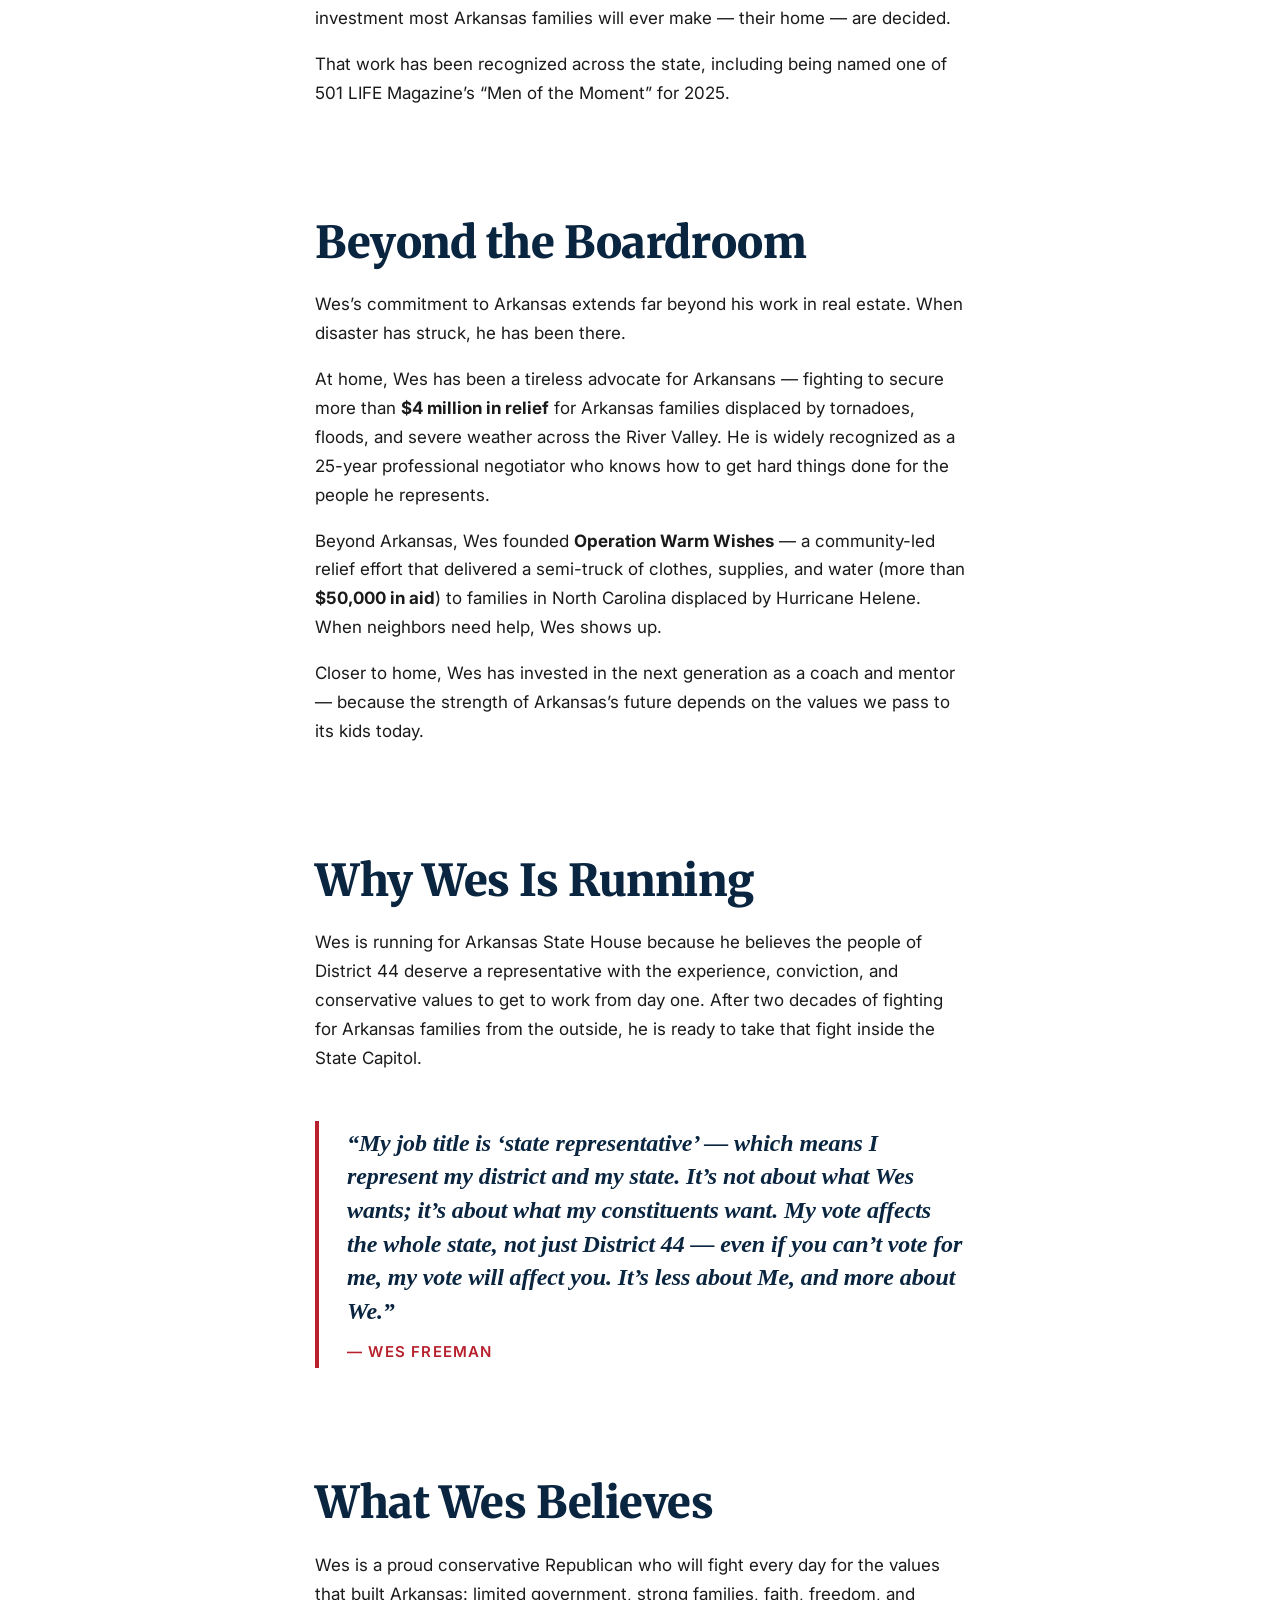
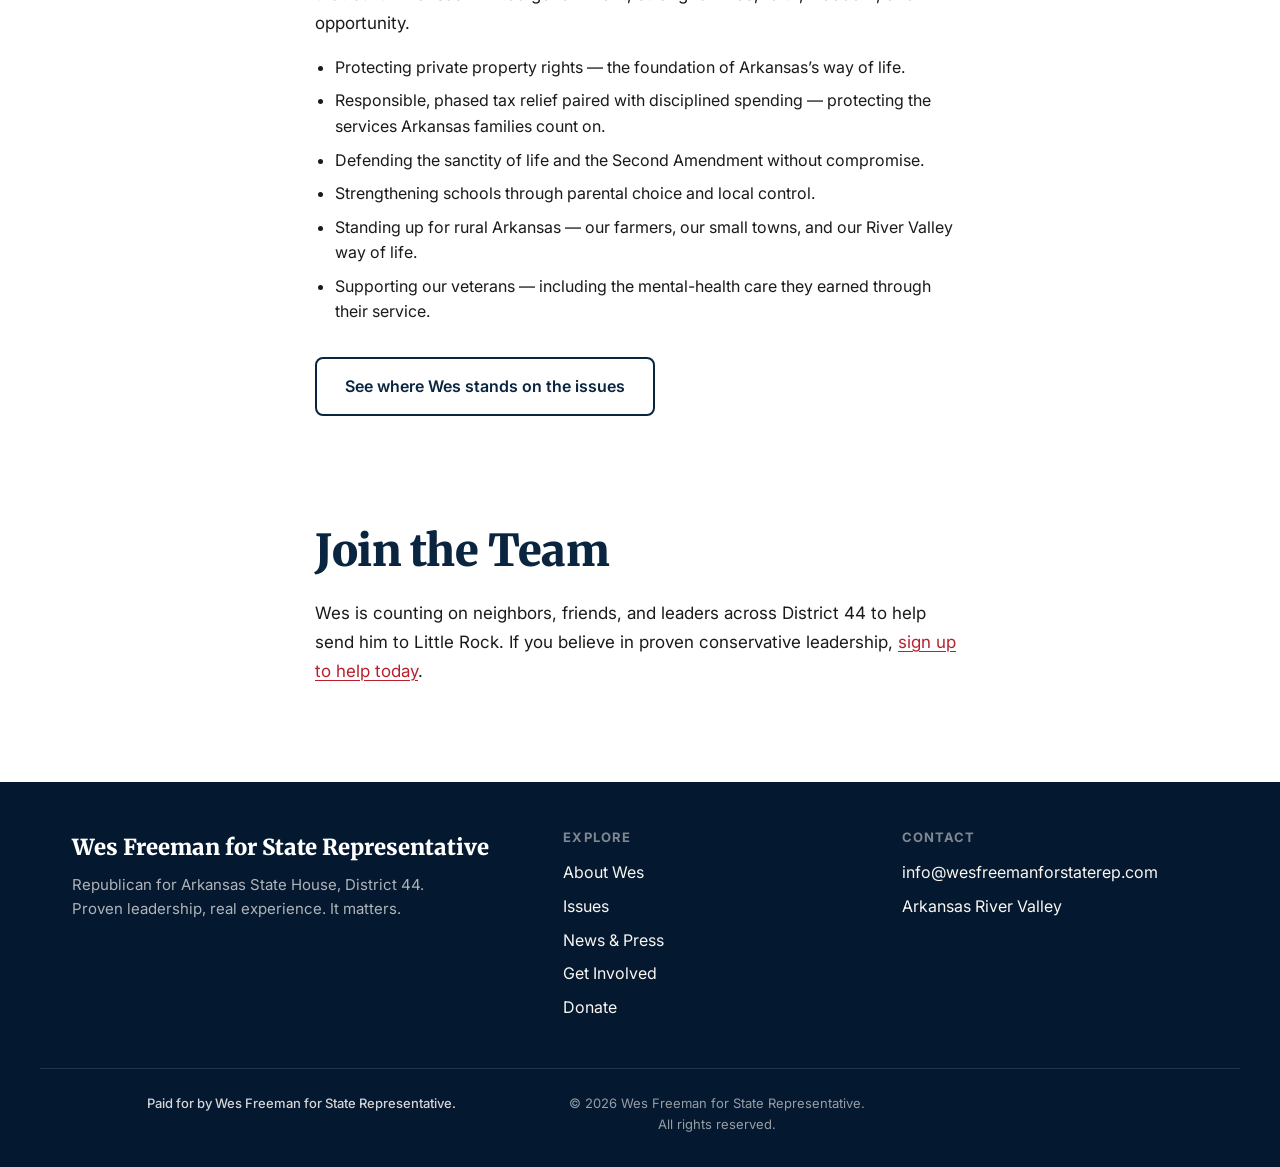
==== commit 5a07c799: "Remove preview password gate Drops the body.locked class from all four pages, the gate IIFE in js/ma" ====
--- a/about.html
+++ b/about.html
@@ -62,7 +62,7 @@
   <link rel="stylesheet" href="https://fonts.googleapis.com/css2?family=Merriweather:wght@700;900&family=Inter:wght@400;500;600;700&display=swap">
   <link rel="stylesheet" href="css/styles.css">
 </head>
-<body class="locked"><!-- LOCK: remove class="locked" to publish -->
+<body>
   <a href="#main" class="skip-link">Skip to content</a>
 
   <header class="site-header">
@@ -124,7 +124,10 @@
         <div class="prose">
           <h2>A Record of Conservative Leadership</h2>
           <p>
-            For nearly two decades, Wes has served on the board of the Arkansas REALTORS&reg; Association &mdash; a 100-year-old statewide organization representing more than 11,000 members. In 2025, he was elected its President.
+            Wes&rsquo;s leadership in real estate began at home. He has served <strong>three times as President of the Arkansas Valley Board of REALTORS&reg;</strong> &mdash; the local board serving the River Valley &mdash; and has been named <strong>Arkansas Valley Realtor of the Year three times</strong> by his peers in the River Valley business community.
+          </p>
+          <p>
+            That local trust opened the door to statewide leadership. For nearly two decades, Wes has served on the board of the Arkansas REALTORS&reg; Association &mdash; a 100-year-old statewide organization representing more than 11,000 members. In 2025, he was elected its President.
           </p>
           <p>
             In that role, Wes has worked closely with state and federal legislators in Little Rock and Washington, DC, reviewing proposed legislation and helping determine which bills the Arkansas REALTORS&reg; Association would support or oppose. He has been at the table when the policies that protect the single most important investment most Arkansas families will ever make &mdash; their home &mdash; are decided.
@@ -132,6 +135,20 @@
           <p>
             <!-- OPTIONAL: mention the 501 LIFE "Men of the Moment 2025" feature if Wes wants it cited -->
             That work has been recognized across the state, including being named one of 501 LIFE Magazine&rsquo;s &ldquo;Men of the Moment&rdquo; for 2025.
+          </p>
+
+          <h2>Beyond the Boardroom</h2>
+          <p>
+            Wes&rsquo;s commitment to Arkansas extends far beyond his work in real estate. When disaster has struck, he has been there.
+          </p>
+          <p>
+            At home, Wes has been a tireless advocate for Arkansans &mdash; fighting to secure more than <strong>$4 million in relief</strong> for Arkansas families displaced by tornadoes, floods, and severe weather across the River Valley. He is widely recognized as a 25-year professional negotiator who knows how to get hard things done for the people he represents.
+          </p>
+          <p>
+            Beyond Arkansas, Wes founded <strong>Operation Warm Wishes</strong> &mdash; a community-led relief effort that delivered a semi-truck of clothes, supplies, and water (more than <strong>$50,000 in aid</strong>) to families in North Carolina displaced by Hurricane Helene. When neighbors need help, Wes shows up.
+          </p>
+          <p>
+            Closer to home, Wes has invested in the next generation as a coach and mentor &mdash; because the strength of Arkansas&rsquo;s future depends on the values we pass to its kids today.
           </p>
 
           <h2>Why Wes Is Running</h2>
@@ -156,6 +173,7 @@
             <li>Defending the sanctity of life and the Second Amendment without compromise.</li>
             <li>Strengthening schools through parental choice and local control.</li>
             <li>Standing up for rural Arkansas &mdash; our farmers, our small towns, and our River Valley way of life.</li>
+            <li>Supporting our veterans &mdash; including the mental-health care they earned through their service.</li>
           </ul>
           <p>
             <a href="issues.html" class="btn btn-secondary" style="margin-top: 1rem;">See where Wes stands on the issues</a>
@@ -175,7 +193,7 @@
     <div class="container">
       <div>
         <p class="footer-brand">Wes Freeman for State Representative</p>
-        <p class="footer-tagline">Republican for Arkansas State House, District 44. Proven leadership. Real experience.</p>
+        <p class="footer-tagline">Republican for Arkansas State House, District 44. Proven leadership, real experience. It matters.</p>
       </div>
 
       <div>
--- a/css/styles.css
+++ b/css/styles.css
@@ -297,23 +297,34 @@
   display: flex;
   flex-direction: column;
   justify-content: space-between;
-  width: 28px;
-  height: 20px;
+  width: 32px;
+  height: 24px;
   background: none;
   border: none;
   cursor: pointer;
-  padding: 0;
+  padding: 10px;
+  margin: -10px;
+  box-sizing: content-box;
+  border-radius: 6px;
+  transition: background 120ms ease;
+}
+.nav-toggle:hover,
+.nav-toggle:active,
+.nav-toggle:focus-visible {
+  background: rgba(10, 37, 64, 0.08);
 }
 .nav-toggle span {
   display: block;
-  height: 2px;
+  width: 100%;
+  height: 3px;
   background: var(--color-navy);
+  border-radius: 2px;
   transition: transform 200ms ease, opacity 200ms ease;
   transform-origin: center;
 }
-.nav-toggle[aria-expanded="true"] span:nth-child(1) { transform: translateY(9px) rotate(45deg); }
+.nav-toggle[aria-expanded="true"] span:nth-child(1) { transform: translateY(10.5px) rotate(45deg); }
 .nav-toggle[aria-expanded="true"] span:nth-child(2) { opacity: 0; }
-.nav-toggle[aria-expanded="true"] span:nth-child(3) { transform: translateY(-9px) rotate(-45deg); }
+.nav-toggle[aria-expanded="true"] span:nth-child(3) { transform: translateY(-10.5px) rotate(-45deg); }
 
 @media (min-width: 768px) {
   .nav-toggle { display: none; }
@@ -380,6 +391,9 @@
 .hero-copy h1 {
   margin-top: 0.5rem;
 }
+.hero-copy h1 .hero-emphasis {
+  color: var(--color-red);
+}
 
 .hero-sub {
   font-size: clamp(1.125rem, 2vw, 1.375rem);
@@ -424,17 +438,45 @@
   border-radius: var(--radius-lg);
   overflow: hidden;
   box-shadow: var(--shadow-lg);
+  position: relative;
+  /* American flag background fills the entire card */
   background:
-    linear-gradient(135deg, var(--color-navy) 0%, var(--color-navy-soft) 100%);
+    url("../assets/flag-bg.svg") center/cover no-repeat,
+    var(--color-navy);
+}
+/* Subtle dark-to-light gradient overlay so Wes pops off the flag */
+.hero-photo::before {
+  content: "";
+  position: absolute;
+  inset: 0;
+  background:
+    radial-gradient(ellipse at 50% 35%, rgba(10, 37, 64, 0) 0%, rgba(10, 37, 64, 0.25) 70%, rgba(10, 37, 64, 0.45) 100%);
+  z-index: 1;
+  pointer-events: none;
+}
+.hero-photo img {
   position: relative;
-}
-.hero-photo img {
   width: 100%;
   height: 100%;
   object-fit: cover;
   object-position: center top;
+  z-index: 2;
+  /* Subtle drop shadow to lift Wes off the flag */
+  filter: drop-shadow(0 6px 12px rgba(10, 37, 64, 0.35));
 }
 .hero-photo img.missing { display: none; }
+
+/* "Vote June 2" starburst badge in the upper-left corner */
+.vote-badge {
+  position: absolute;
+  top: clamp(0.5rem, 1.5vw, 1rem);
+  left: clamp(0.5rem, 1.5vw, 1rem);
+  width: clamp(72px, 18%, 110px);
+  height: auto;
+  z-index: 3;
+  filter: drop-shadow(0 4px 10px rgba(10, 37, 64, 0.4));
+  pointer-events: none;
+}
 
 /* Why Wes section ----------------------------------------------------- */
 .why-wes {
@@ -456,8 +498,12 @@
   margin-top: 3rem;
 }
 @media (min-width: 700px) {
-  .why-wes .credentials { grid-template-columns: repeat(3, 1fr); }
-}
+  .why-wes .credentials { grid-template-columns: repeat(2, 1fr); }
+}
+@media (min-width: 1024px) {
+  .why-wes .credentials { grid-template-columns: repeat(4, 1fr); }
+}
+.credential strong { color: var(--color-paper); }
 .credential {
   background: var(--color-navy-soft);
   padding: 1.5rem;
@@ -579,6 +625,28 @@
   margin-top: 1rem;
   margin-bottom: 0;
   font-style: italic;
+}
+
+/* Tax-credit highlight inside the donate callout */
+.tax-credit {
+  background: var(--color-cream);
+  border-left: 4px solid var(--color-red);
+  border-radius: var(--radius-md);
+  padding: 1rem 1.125rem;
+  margin: 0 0 1.25rem;
+  text-align: left;
+}
+.tax-credit-headline {
+  margin: 0 0 0.5rem !important;
+  color: var(--color-navy) !important;
+  font-size: 0.9375rem !important;
+  font-weight: 600;
+}
+.tax-credit p:last-child {
+  margin: 0 !important;
+  font-size: 0.875rem !important;
+  line-height: 1.55;
+  color: var(--color-ink) !important;
 }
 
 .section-divider {
@@ -955,93 +1023,6 @@
   border: 0;
 }
 
-/* Site gate (preview password protection) ----------------------------- */
-/* To launch publicly: remove class="locked" from each <body> tag.       */
-body.locked {
-  background: linear-gradient(135deg, var(--color-navy) 0%, var(--color-navy-dark) 100%);
-}
-body.locked > *:not(#site-gate) {
-  display: none !important;
-}
-#site-gate {
-  position: fixed;
-  inset: 0;
-  display: flex;
-  align-items: center;
-  justify-content: center;
-  z-index: 9999;
-  padding: clamp(1rem, 4vw, 2rem);
-  background: linear-gradient(135deg, var(--color-navy) 0%, var(--color-navy-dark) 100%);
-}
-.gate-card {
-  background: var(--color-paper);
-  border-radius: var(--radius-lg);
-  padding: clamp(2rem, 5vw, 3rem);
-  max-width: 440px;
-  width: 100%;
-  text-align: center;
-  box-shadow: 0 30px 80px rgba(0, 0, 0, 0.35);
-}
-.gate-logo {
-  width: 72px;
-  height: 72px;
-  border-radius: 14px;
-  background: var(--color-navy);
-  color: var(--color-cream);
-  display: flex;
-  align-items: center;
-  justify-content: center;
-  margin: 0 auto 1.5rem;
-  font-family: var(--font-serif);
-  font-weight: 900;
-  font-size: 1.875rem;
-  letter-spacing: -0.02em;
-}
-.gate-card h1 {
-  font-family: var(--font-serif);
-  font-size: clamp(1.25rem, 2.5vw, 1.5rem);
-  color: var(--color-navy);
-  margin: 0 0 0.5rem;
-  line-height: 1.25;
-}
-.gate-card p {
-  color: var(--color-ink-soft);
-  font-size: 0.9375rem;
-  margin: 0 0 1.5rem;
-  line-height: 1.5;
-}
-.gate-form {
-  display: flex;
-  flex-direction: column;
-  gap: 0.875rem;
-}
-.gate-form input[type="password"] {
-  padding: 0.875rem 1rem;
-  border: 1.5px solid var(--color-rule);
-  border-radius: var(--radius-sm);
-  font-family: var(--font-sans);
-  font-size: 1rem;
-  color: var(--color-ink);
-  text-align: center;
-  letter-spacing: 0.02em;
-  background: var(--color-paper);
-  transition: border-color 120ms ease;
-}
-.gate-form input[type="password"]:focus {
-  border-color: var(--color-red);
-  outline: none;
-}
-.gate-error {
-  min-height: 1.25em;
-  color: var(--color-red);
-  font-size: 0.875rem;
-  font-weight: 500;
-  margin: 0;
-}
-.gate-form button {
-  width: 100%;
-}
-
 /* Reduced motion ------------------------------------------------------ */
 @media (prefers-reduced-motion: reduce) {
   *, *::before, *::after {
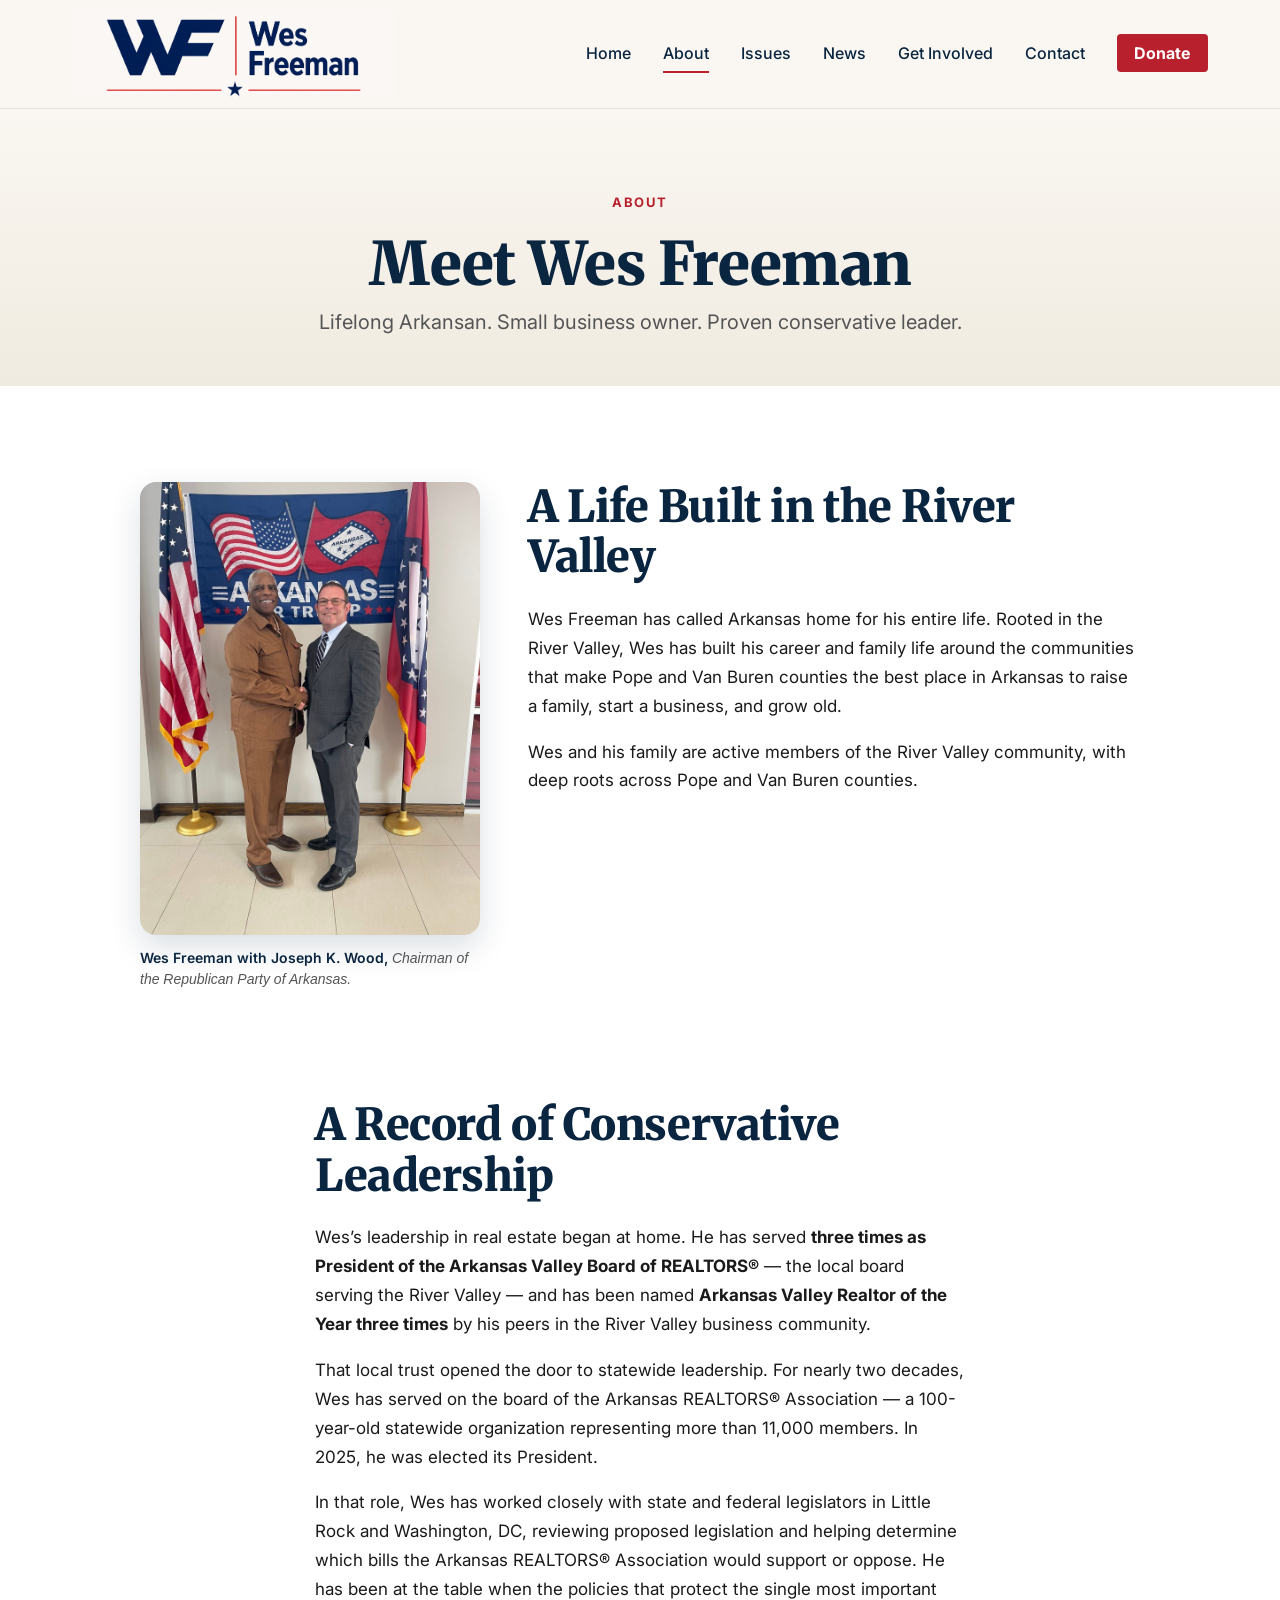
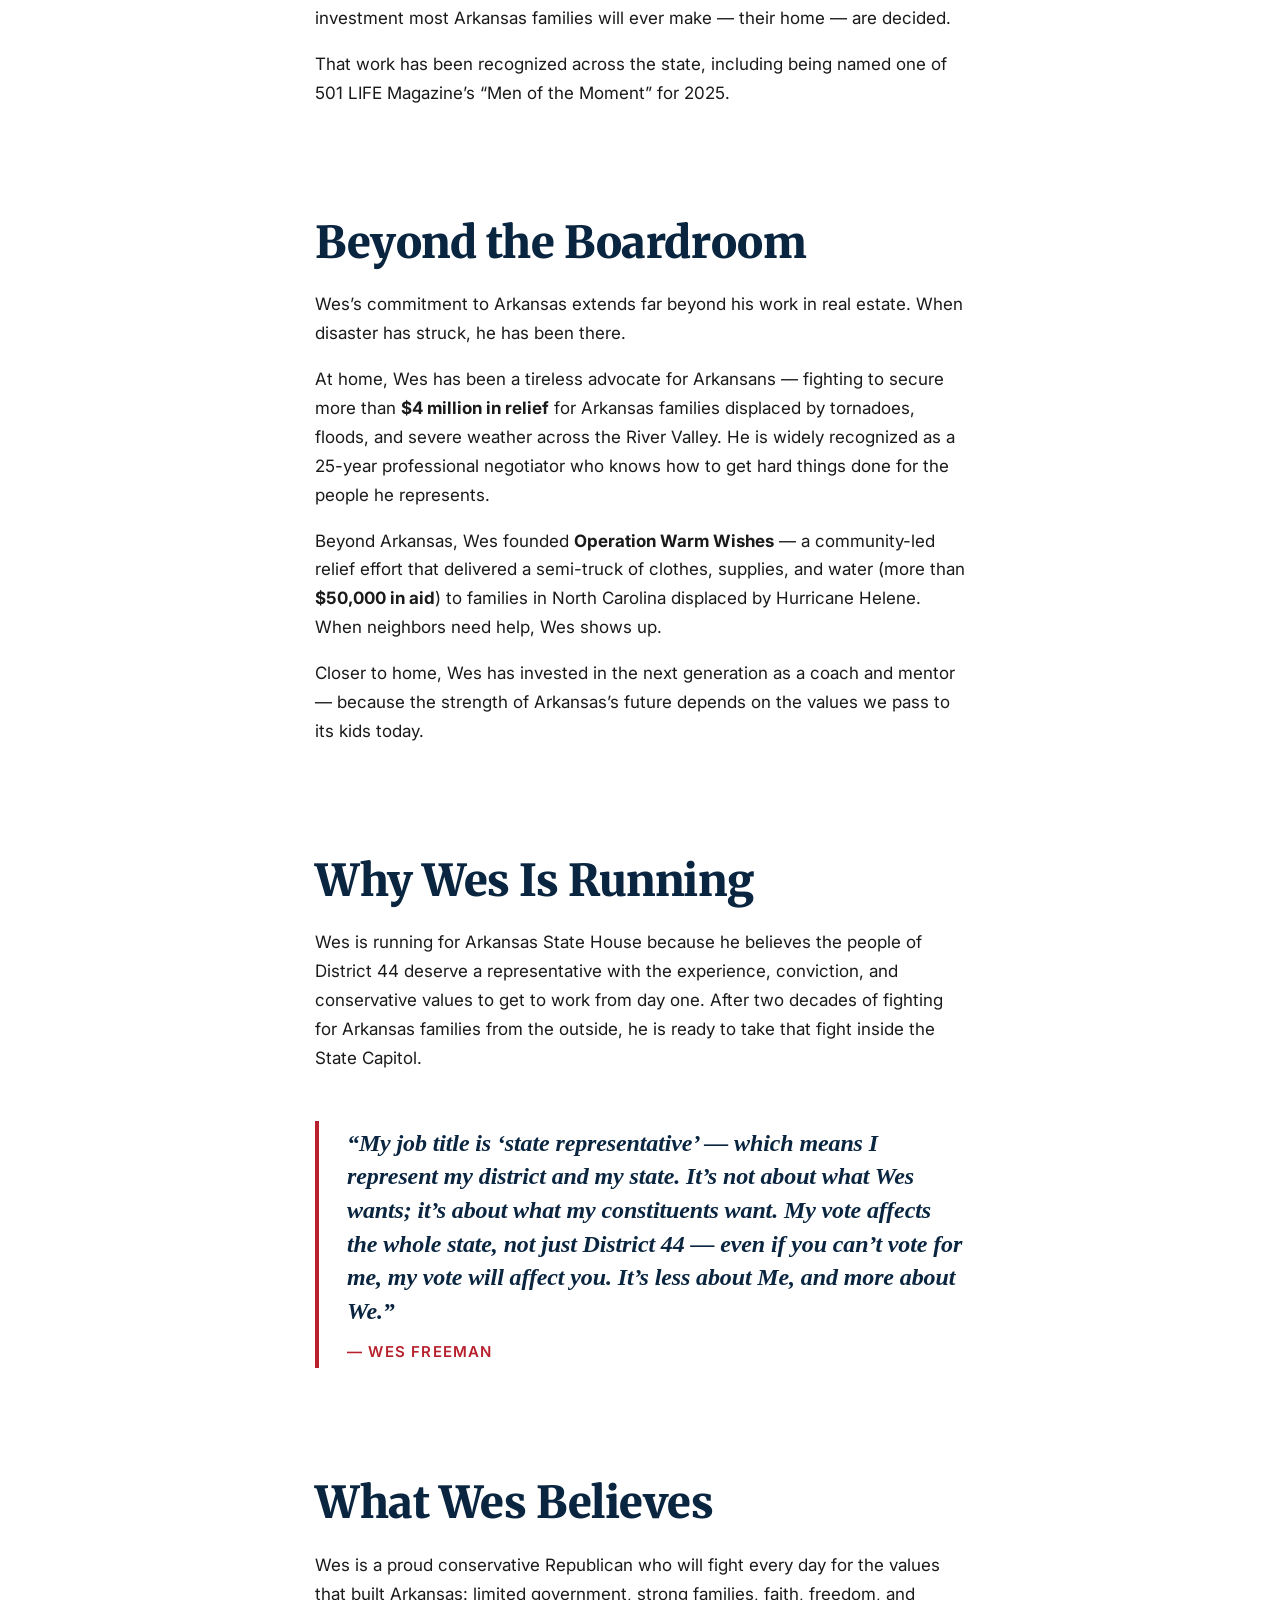
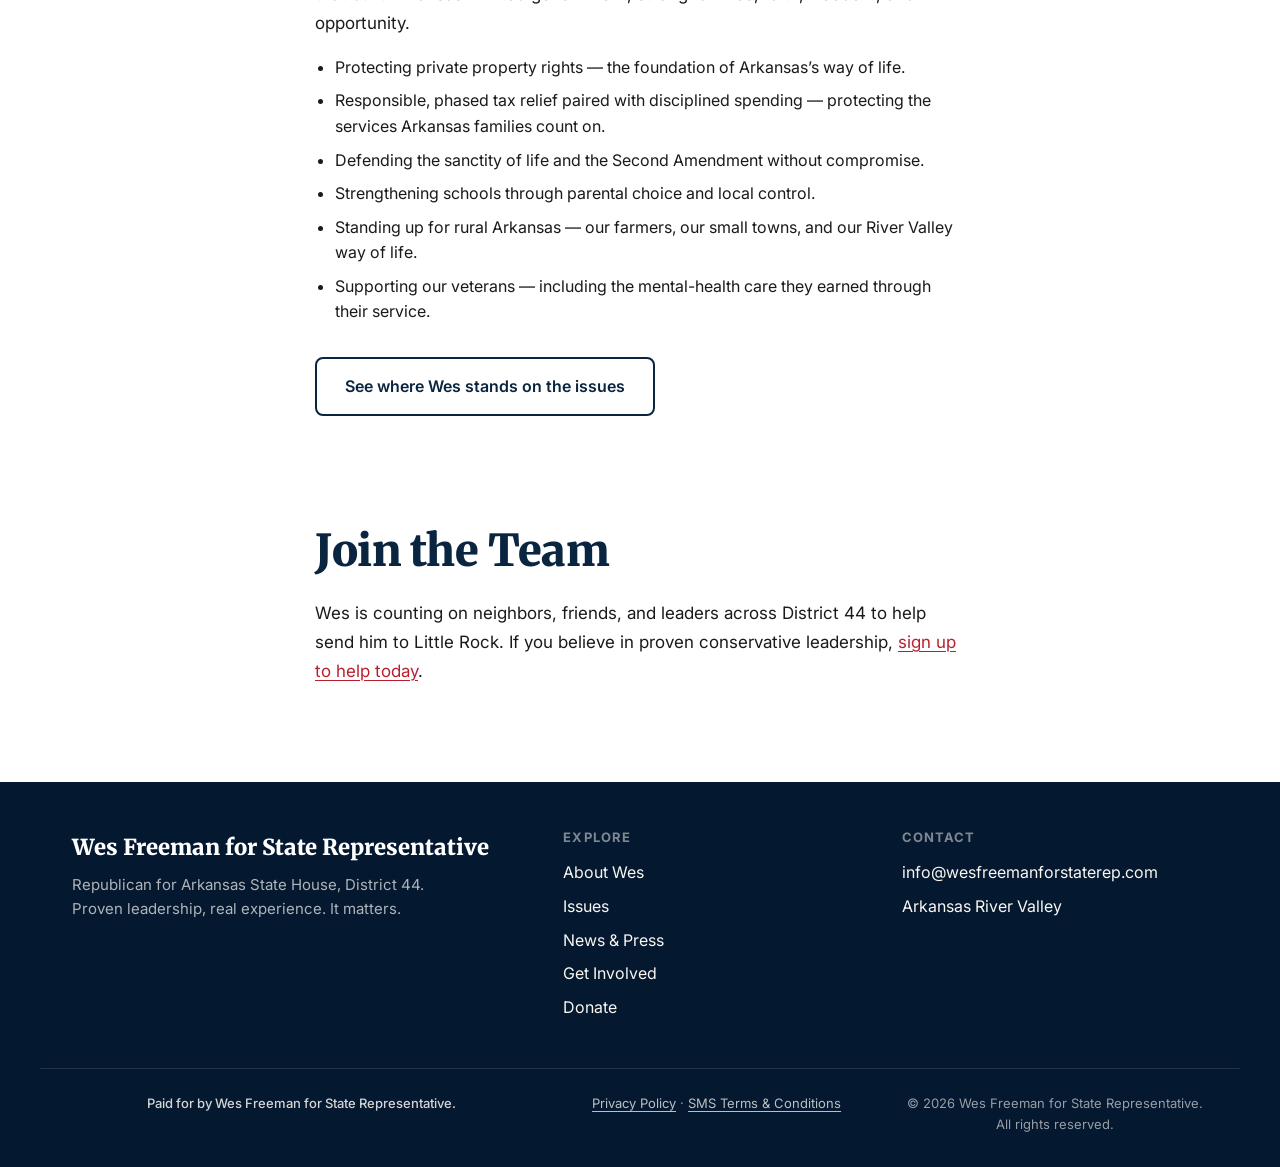
==== commit 2be1e74b: "Add SMS opt-in, Privacy Policy, and Terms for texting registration Adds the website pieces required " ====
--- a/about.html
+++ b/about.html
@@ -15,7 +15,6 @@
 
   <!-- Canonical / robots -->
   <link rel="canonical" href="https://wesfreemanforstaterep.com/about.html">
-  <meta name="robots" content="noindex, nofollow"><!-- LOCK: remove this line to allow indexing on launch -->
 
   <!-- Open Graph (additional) -->
   <meta property="og:site_name" content="Wes Freeman for State Representative">
@@ -218,6 +217,7 @@
 
     <div class="container footer-bottom">
       <p class="disclaimer">Paid for by Wes Freeman for State Representative.</p>
+      <p class="footer-legal-links"><a href="privacy.html">Privacy Policy</a> &middot; <a href="terms.html">SMS Terms &amp; Conditions</a></p>
       <p class="mb-0">&copy; 2026 Wes Freeman for State Representative. All rights reserved.</p>
     </div>
   </footer>
--- a/css/styles.css
+++ b/css/styles.css
@@ -736,6 +736,41 @@
   margin-top: 0.5rem;
 }
 
+/* SMS opt-in (TCPA / 10DLC carrier compliance) ------------------------ */
+.sms-optin {
+  border: 1px solid var(--color-rule);
+  border-radius: var(--radius-md);
+  padding: 1rem 1.125rem;
+  margin: 0 0 1.5rem;
+  background: var(--color-cream);
+}
+.sms-optin legend {
+  font-weight: 600;
+  color: var(--color-navy);
+  font-size: 0.9375rem;
+  padding: 0 0.5rem;
+}
+.sms-consent-check {
+  display: flex;
+  align-items: flex-start;
+  gap: 0.625rem;
+  font-weight: 400;
+  color: var(--color-ink);
+  cursor: pointer;
+  font-size: 0.9375rem;
+  line-height: 1.5;
+}
+.sms-consent-check input[type="checkbox"] {
+  margin-top: 0.2rem;
+  flex-shrink: 0;
+}
+.sms-fineprint {
+  font-size: 0.8125rem;
+  color: var(--color-ink-soft);
+  line-height: 1.55;
+  margin: 0.75rem 0 0;
+}
+
 /* News / Press list --------------------------------------------------- */
 .news-list {
   display: flex;
@@ -869,6 +904,14 @@
   margin-bottom: 0.5rem;
   color: rgba(250, 247, 242, 0.85);
 }
+.footer-legal-links {
+  margin: 0 0 0.5rem;
+}
+.footer-legal-links a {
+  color: rgba(250, 247, 242, 0.75);
+  text-decoration: underline;
+}
+.footer-legal-links a:hover { color: var(--color-red-soft); }
 
 /* Page hero (for about / issues subpages) ---------------------------- */
 .page-hero {
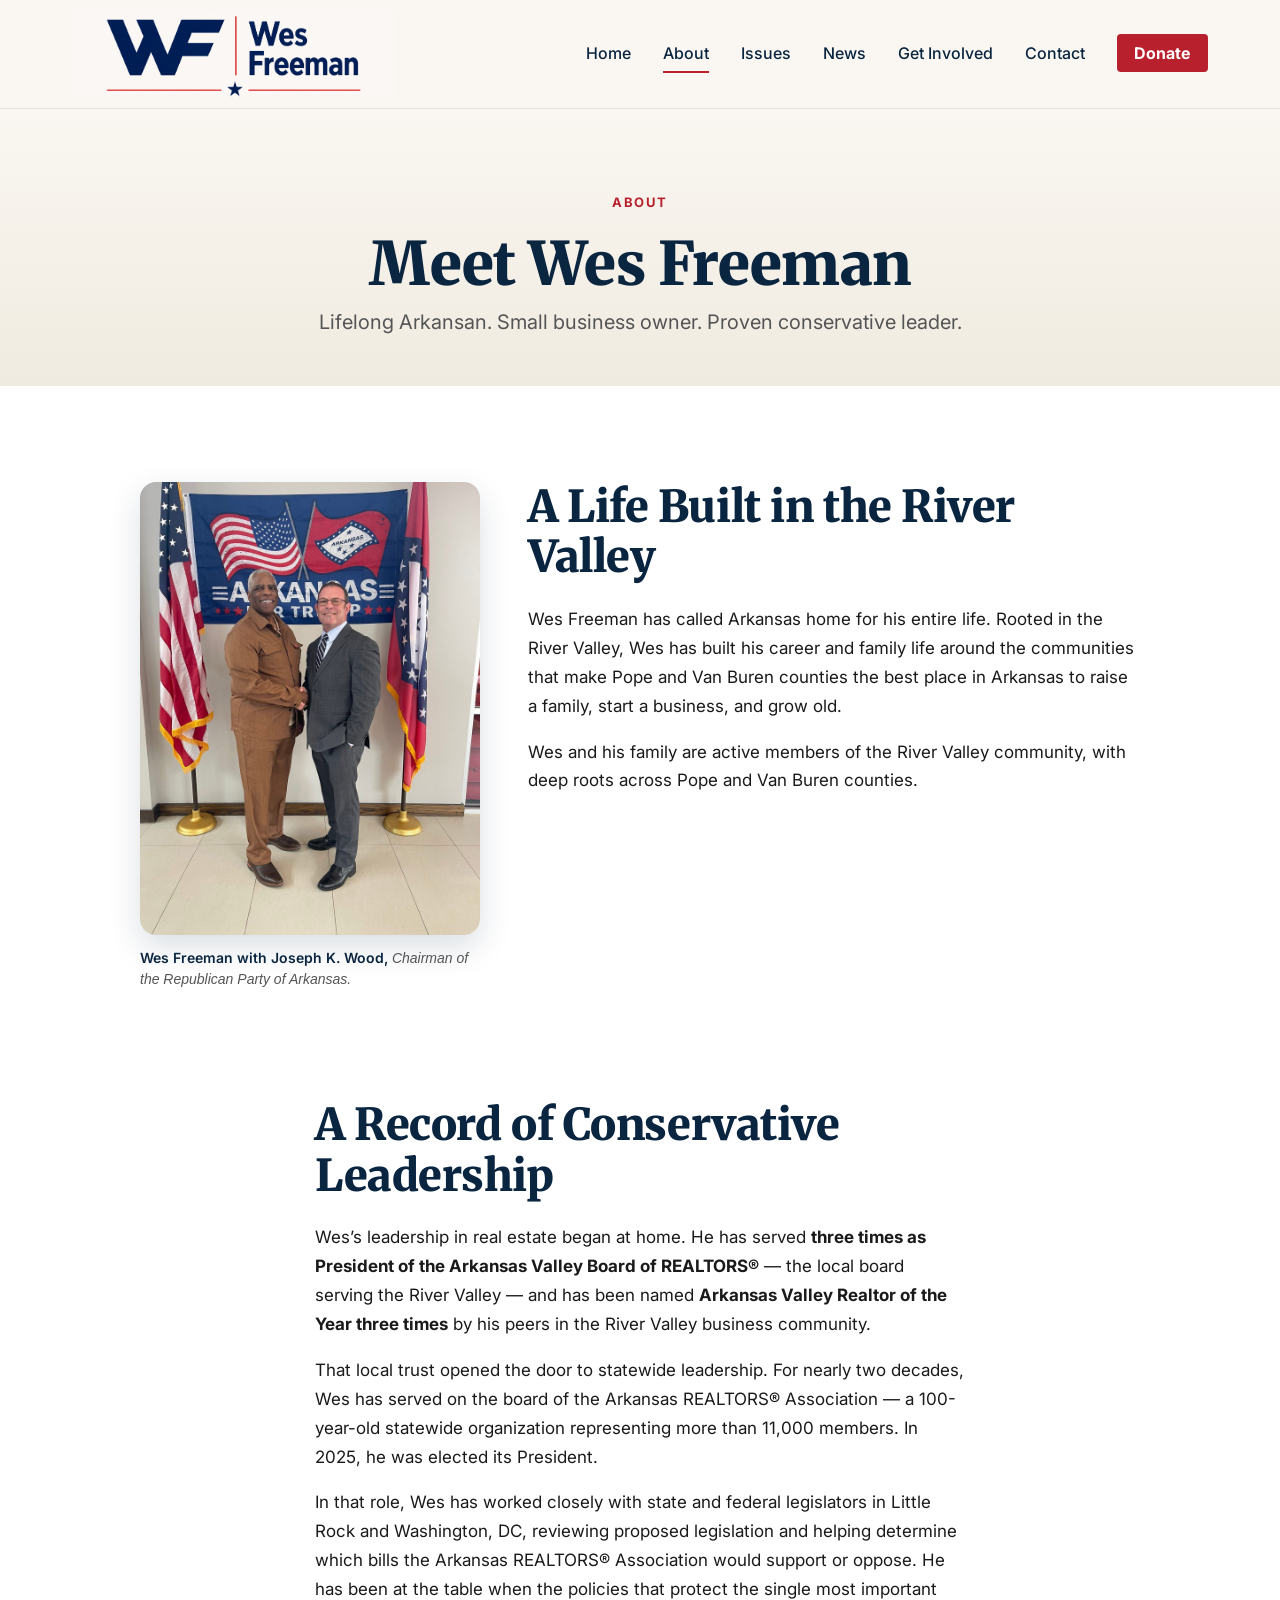
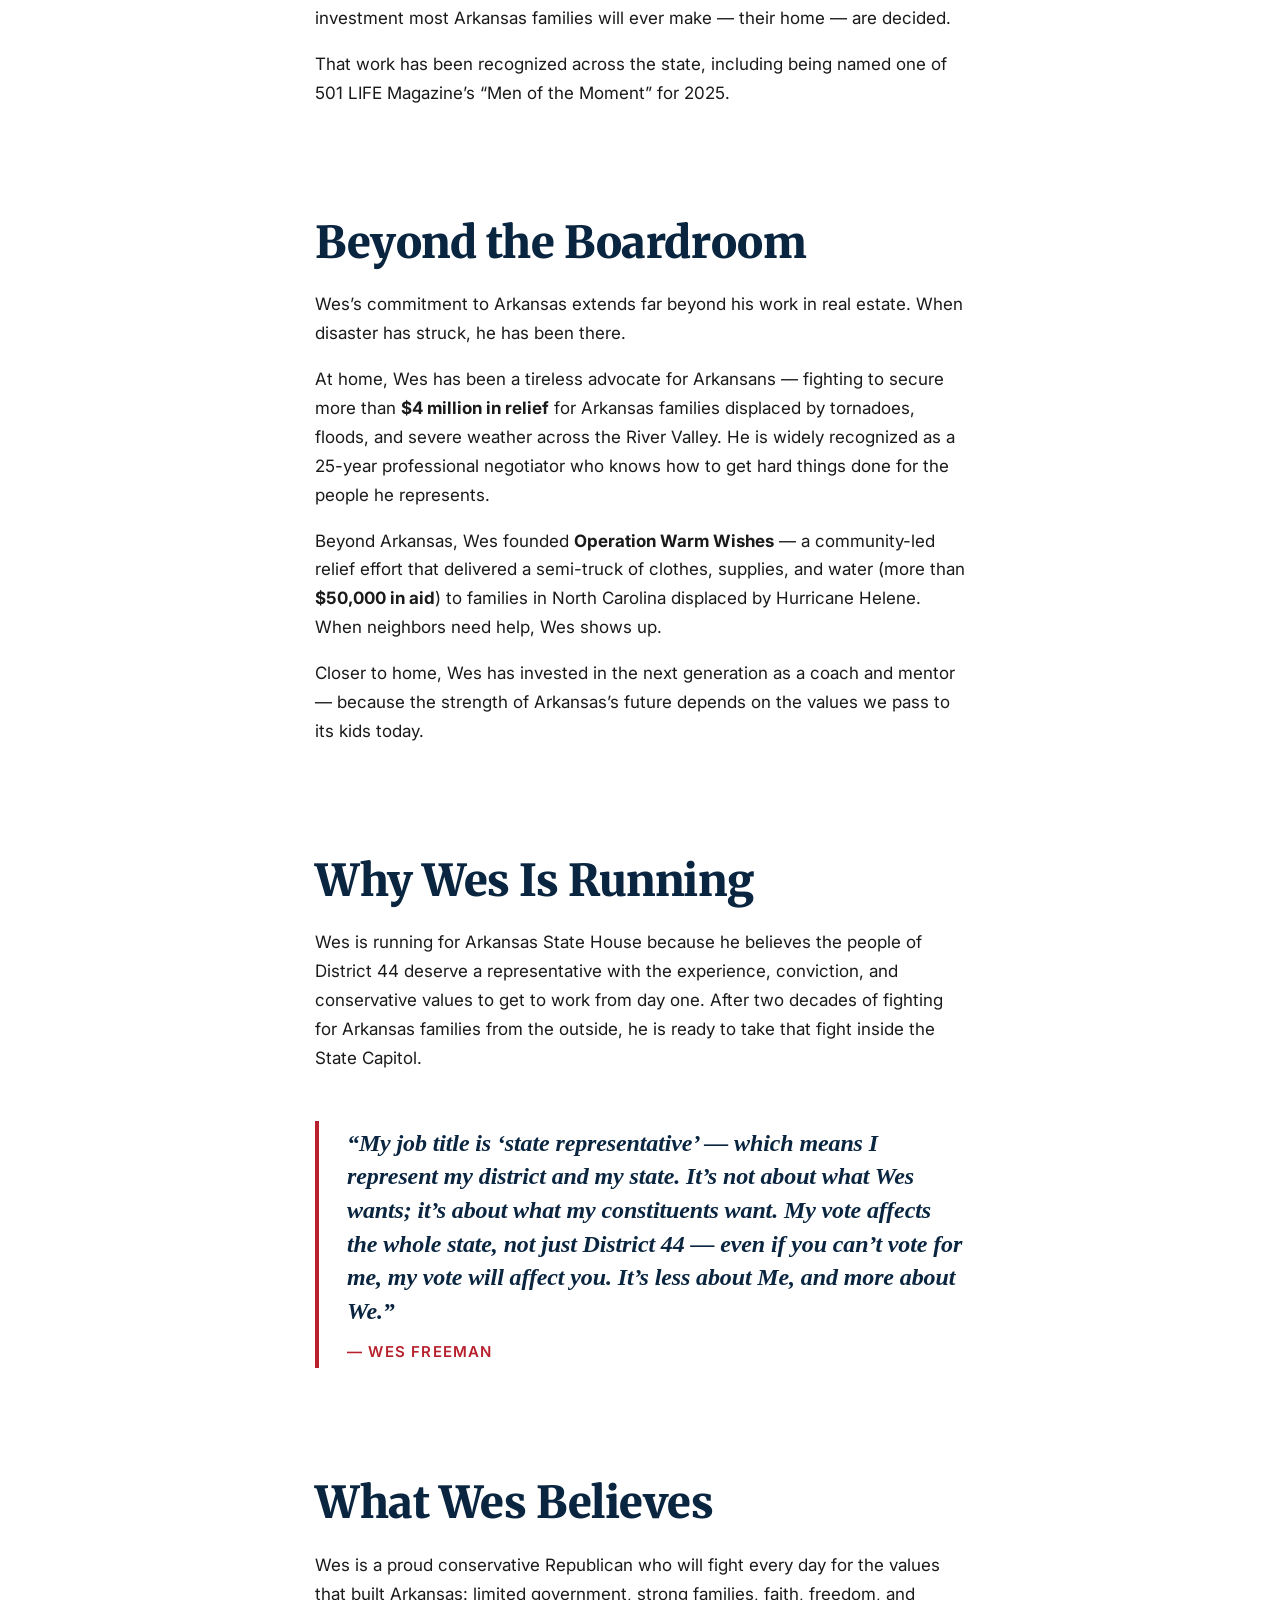
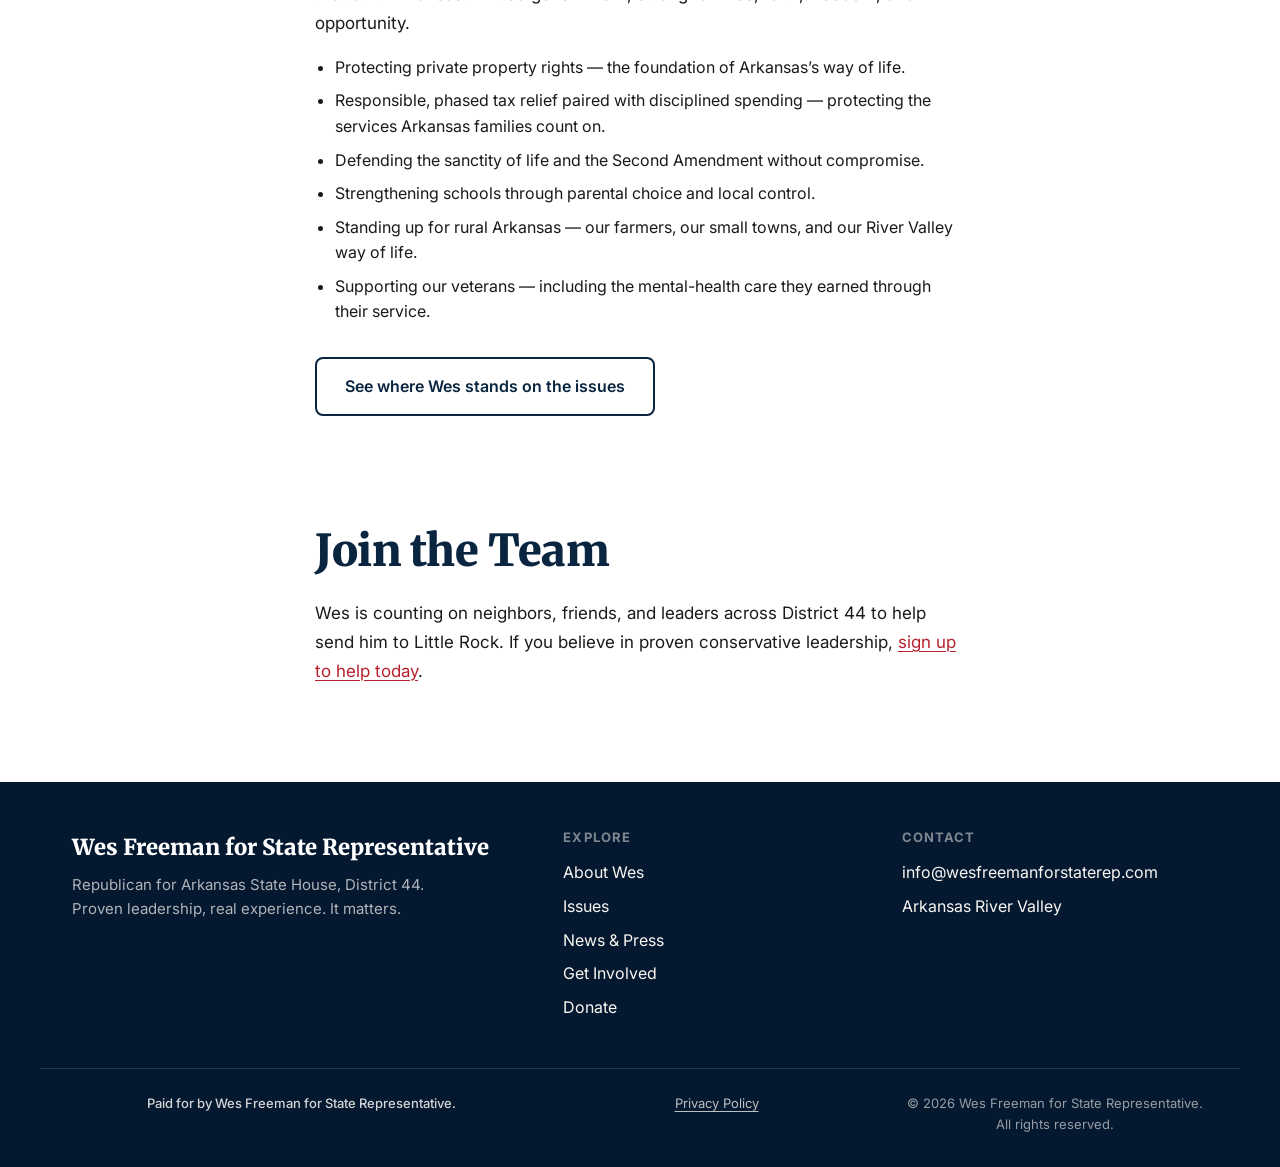
==== commit 9cfc7c01: "Strip SMS opt-in until texting system is live Removes the SMS consent checkbox + fine print from the" ====
--- a/about.html
+++ b/about.html
@@ -217,7 +217,7 @@
 
     <div class="container footer-bottom">
       <p class="disclaimer">Paid for by Wes Freeman for State Representative.</p>
-      <p class="footer-legal-links"><a href="privacy.html">Privacy Policy</a> &middot; <a href="terms.html">SMS Terms &amp; Conditions</a></p>
+      <p class="footer-legal-links"><a href="privacy.html">Privacy Policy</a></p>
       <p class="mb-0">&copy; 2026 Wes Freeman for State Representative. All rights reserved.</p>
     </div>
   </footer>
--- a/css/styles.css
+++ b/css/styles.css
@@ -736,41 +736,6 @@
   margin-top: 0.5rem;
 }
 
-/* SMS opt-in (TCPA / 10DLC carrier compliance) ------------------------ */
-.sms-optin {
-  border: 1px solid var(--color-rule);
-  border-radius: var(--radius-md);
-  padding: 1rem 1.125rem;
-  margin: 0 0 1.5rem;
-  background: var(--color-cream);
-}
-.sms-optin legend {
-  font-weight: 600;
-  color: var(--color-navy);
-  font-size: 0.9375rem;
-  padding: 0 0.5rem;
-}
-.sms-consent-check {
-  display: flex;
-  align-items: flex-start;
-  gap: 0.625rem;
-  font-weight: 400;
-  color: var(--color-ink);
-  cursor: pointer;
-  font-size: 0.9375rem;
-  line-height: 1.5;
-}
-.sms-consent-check input[type="checkbox"] {
-  margin-top: 0.2rem;
-  flex-shrink: 0;
-}
-.sms-fineprint {
-  font-size: 0.8125rem;
-  color: var(--color-ink-soft);
-  line-height: 1.55;
-  margin: 0.75rem 0 0;
-}
-
 /* News / Press list --------------------------------------------------- */
 .news-list {
   display: flex;
